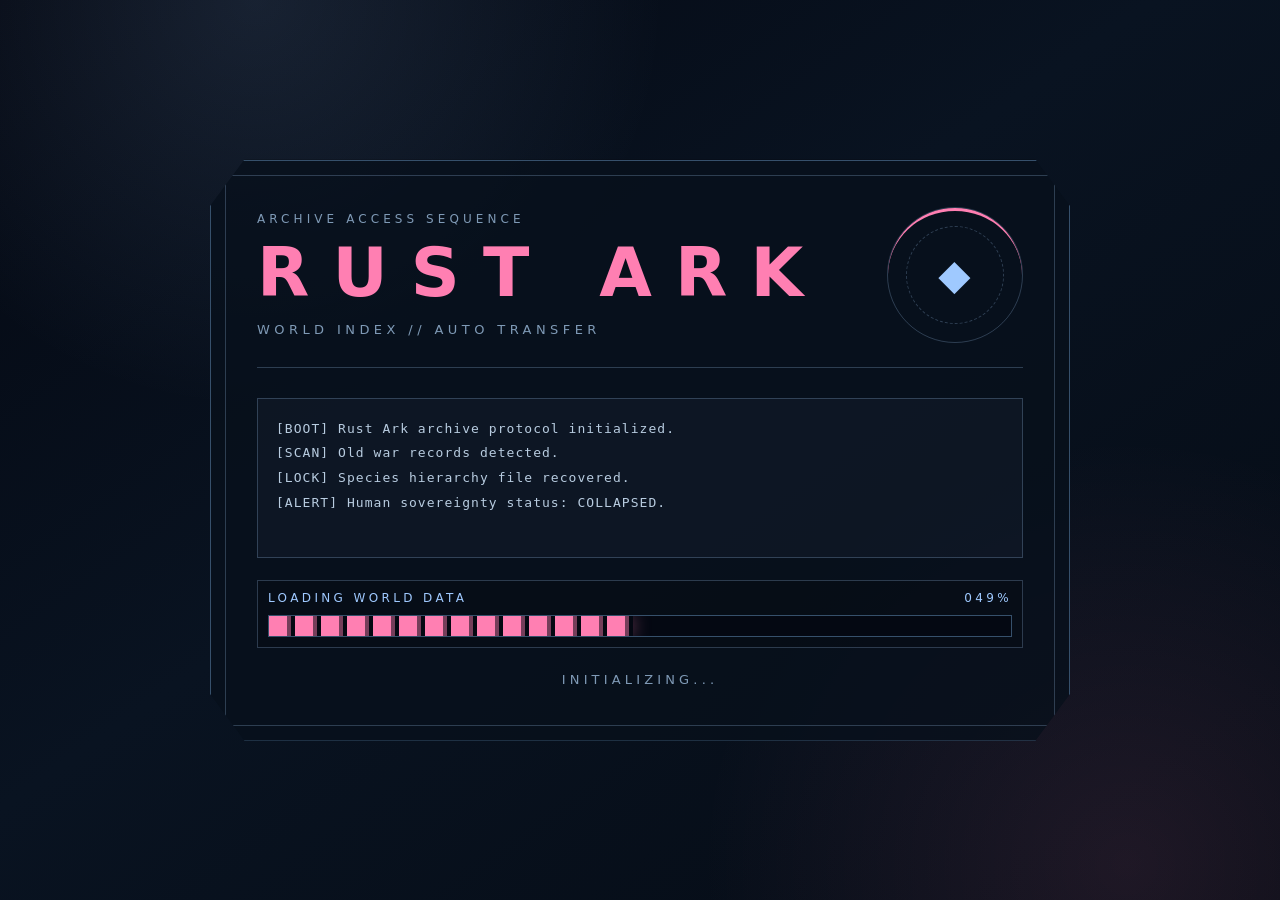
==== index.html @ 0f625093 "Implement loading screen for Rust Ark Added loading screen with progress bar and logs." ====
<!DOCTYPE html>
<html lang="ko">
<head>
<meta charset="UTF-8" />
<meta name="viewport" content="width=device-width, initial-scale=1.0" />
<title>RUST ARK | Loading</title>
<style>

:root{
  --bg:#050b14;
  --panel:#081321;
  --panel2:#0c1828;
  --line:#36506b;
  --soft:rgba(145,180,220,.28);
  --text:#d9e9f8;
  --muted:#7f9ab6;
  --pink:#ff7fb2;
  --blue:#9fc9ff;
  --amber:#ffd18a;
  --green:#9bf2cf;
  --danger:#ff5f99;
}
*{box-sizing:border-box}
html{scroll-behavior:smooth}
body{
  margin:0; min-height:100vh;
  background:
    radial-gradient(circle at 20% 0%, rgba(159,201,255,.12), transparent 30%),
    radial-gradient(circle at 88% 96%, rgba(255,127,178,.10), transparent 30%),
    linear-gradient(145deg,#040812,#091321 45%,#050b14);
  color:var(--text);
  font-family:"Segoe UI","Pretendard","Apple SD Gothic Neo",system-ui,sans-serif;
  letter-spacing:.06em;
}
a{color:inherit;text-decoration:none}
.page{
  width:min(1180px, calc(100% - 28px));
  margin:22px auto;
  position:relative;
  border:1px solid var(--line);
  background:linear-gradient(145deg,rgba(8,19,33,.96),rgba(6,13,24,.98));
  clip-path:polygon(2.5% 0,97.5% 0,100% 2.5%,100% 97.5%,97.5% 100%,2.5% 100%,0 97.5%,0 2.5%);
  box-shadow:0 0 46px rgba(0,0,0,.55), inset 0 0 90px rgba(159,201,255,.04);
  padding:38px 38px 34px 92px;
  overflow:hidden;
}
.page:before{
  content:""; position:absolute; inset:15px;
  border:1px solid rgba(145,180,220,.25);
  pointer-events:none;
  clip-path:polygon(2% 0,98% 0,100% 2%,100% 98%,98% 100%,2% 100%,0 98%,0 2%);
}
.page:after{
  content:""; position:absolute; inset:0;
  background:
    linear-gradient(transparent 0 96%, rgba(159,201,255,.05) 97%),
    repeating-linear-gradient(0deg, rgba(255,255,255,.025) 0 1px, transparent 1px 4px);
  opacity:.28;
  pointer-events:none;
}
.rail{
  position:absolute; left:18px; top:64px; bottom:64px; width:48px;
  border-left:1px solid var(--line); border-right:1px solid var(--line);
  display:flex; flex-direction:column; align-items:center;
  color:var(--muted); z-index:2;
}
.rail .icon{height:58px;width:100%;display:grid;place-items:center;border-bottom:1px solid var(--soft);color:var(--pink);font-size:20px}
.rail .vertical{writing-mode:vertical-rl;text-orientation:mixed;font-size:23px;letter-spacing:.26em;font-weight:800;color:#6988ad;margin-top:36px}
.rail .small{margin-top:auto;margin-bottom:22px;writing-mode:vertical-rl;font-size:10px;letter-spacing:.28em;color:var(--pink)}
.header{
  display:grid; grid-template-columns:1fr auto; gap:24px; align-items:start;
  position:relative; z-index:3; padding-bottom:26px; border-bottom:1px solid var(--soft);
}
.kicker{color:var(--muted);font-size:12px;letter-spacing:.34em;margin-bottom:12px}
h1{
  margin:0; color:var(--pink);
  font-size:clamp(34px,5.6vw,62px); letter-spacing:.35em; line-height:1.02;
}
.subtitle{margin-top:14px;color:var(--muted);font-size:14px;letter-spacing:.42em}
.emblem{
  width:122px;height:122px;border:1px solid var(--soft);border-radius:50%;
  display:grid;place-items:center;position:relative;color:var(--blue);
}
.emblem:before{content:"";position:absolute;width:80px;height:80px;border:1px dashed var(--soft);border-radius:50%}
.emblem:after{content:"";position:absolute;width:102px;height:102px;border-top:2px solid var(--pink);border-radius:50%;animation:spin 7s linear infinite}
.emblem b{font-size:42px;transform:rotate(-12deg)}
@keyframes spin{to{transform:rotate(360deg)}}
.topnav{
  position:relative;z-index:3;display:flex;gap:10px;flex-wrap:wrap;margin:24px 0 0;
}
.topnav a{
  border:1px solid var(--soft); padding:10px 14px; color:var(--blue);
  background:rgba(159,201,255,.035); font-size:12px; letter-spacing:.22em;
}
.topnav a:hover{border-color:var(--pink);color:var(--pink)}
.section{
  position:relative; z-index:3; margin-top:28px;
  border:1px solid var(--soft);
  background:rgba(7,16,28,.56);
  padding:24px;
}
.section-title{
  display:flex;align-items:center;gap:12px;margin:0 0 18px;
  color:var(--blue);font-weight:800;font-size:15px;letter-spacing:.32em;
}
.section-title:before{content:"";width:10px;height:10px;background:var(--pink);box-shadow:0 0 14px rgba(255,127,178,.55)}
.grid-2{display:grid;grid-template-columns:1.15fr .85fr;gap:22px}
.grid-3{display:grid;grid-template-columns:repeat(3,1fr);gap:16px}
.lore{
  color:#c8d8e9;line-height:1.95;font-size:15px;letter-spacing:.035em;word-break:keep-all;
}
.lore p{margin:0 0 18px}
.callout{
  border-left:3px solid var(--pink);
  background:linear-gradient(90deg,rgba(255,127,178,.12),transparent);
  padding:16px 18px; color:#f4d9e5; line-height:1.8; font-size:14px;
}
.data-list{display:grid;gap:14px}
.data{
  display:grid;grid-template-columns:132px 1fr;gap:12px;align-items:start;
  padding-bottom:12px;border-bottom:1px dashed rgba(145,180,220,.26);
}
.data dt{margin:0;color:var(--blue);font-size:12px;letter-spacing:.22em}
.data dd{margin:0;color:var(--text);font-size:14px;line-height:1.65;letter-spacing:.04em}
.card{
  border:1px solid var(--soft);
  background:linear-gradient(145deg,rgba(15,29,48,.74),rgba(7,16,28,.68));
  padding:18px; min-height:178px; position:relative; overflow:hidden;
}
.card:before{content:"";position:absolute;right:-40px;top:-40px;width:110px;height:110px;border:1px dashed var(--soft);border-radius:50%;opacity:.45}
.card h3{margin:0 0 12px;color:var(--pink);letter-spacing:.22em;font-size:16px}
.card p{margin:0;color:#c7d8e8;line-height:1.72;font-size:13.5px;letter-spacing:.035em;word-break:keep-all}
.tag-row{display:flex;gap:8px;flex-wrap:wrap;margin-top:14px}
.tag{border:1px solid var(--soft);padding:6px 9px;color:var(--muted);font-size:10px;letter-spacing:.18em}
.timeline{display:grid;gap:14px}
.event{display:grid;grid-template-columns:120px 1fr;gap:16px;border-bottom:1px dashed var(--soft);padding-bottom:14px}
.event b{color:var(--pink);font-size:12px;letter-spacing:.24em}
.event span{line-height:1.75;color:#c8d8e9;font-size:14px}
.character-grid{display:grid;grid-template-columns:repeat(4,1fr);gap:14px}
.character{
  border:1px solid var(--soft); padding:18px; min-height:132px;
  background:rgba(159,201,255,.035);
  display:flex; flex-direction:column; justify-content:space-between;
}
.character strong{color:var(--text);font-size:16px;letter-spacing:.18em}
.character small{color:var(--muted);line-height:1.5;margin-top:8px;display:block}
.character .link{margin-top:16px;color:var(--pink);font-size:11px;letter-spacing:.24em}
.warning{
  color:#ffd8e7;border:1px solid rgba(255,127,178,.35);
  background:rgba(255,127,178,.08);
  padding:18px;line-height:1.8;font-size:14px;
}
footer{
  position:relative;z-index:3;margin-top:26px;padding-top:18px;border-top:1px solid var(--soft);
  display:flex;justify-content:space-between;gap:16px;flex-wrap:wrap;color:var(--muted);font-size:11px;letter-spacing:.24em;
}
.pink{color:var(--pink)}
.blue{color:var(--blue)}
@media(max-width:920px){
  .page{padding:30px 22px 30px 72px}
  .header,.grid-2{grid-template-columns:1fr}
  .grid-3,.character-grid{grid-template-columns:1fr}
  .emblem{width:92px;height:92px}
  .data,.event{grid-template-columns:1fr}
  h1{letter-spacing:.2em}
}
@media(max-width:560px){
  body{background:#050b14}
  .page{width:100%;margin:0;min-height:100vh;clip-path:none;padding-left:72px}
  .rail{left:10px}
  .section{padding:18px}
}

body{display:grid;place-items:center;overflow:hidden}
.boot{width:min(860px,calc(100% - 28px));position:relative;z-index:4;border:1px solid var(--line);background:rgba(7,16,28,.78);padding:46px;clip-path:polygon(4% 0,96% 0,100% 8%,100% 92%,96% 100%,4% 100%,0 92%,0 8%);box-shadow:0 0 60px rgba(0,0,0,.6)}
.boot:before{content:"";position:absolute;inset:14px;border:1px solid var(--soft);pointer-events:none}
.boot-head{display:grid;grid-template-columns:1fr auto;gap:24px;align-items:center;border-bottom:1px solid var(--soft);padding-bottom:24px}
.boot h1{font-size:clamp(34px,7vw,68px);letter-spacing:.34em}
.boot-sub{margin-top:14px;color:var(--muted);letter-spacing:.34em;font-size:13px}
.scanner{width:136px;height:136px;border:1px solid var(--soft);border-radius:50%;display:grid;place-items:center;position:relative;color:var(--blue)}
.scanner:before{content:"";position:absolute;inset:18px;border:1px dashed var(--soft);border-radius:50%}
.scanner:after{content:"";position:absolute;inset:0;border-top:3px solid var(--pink);border-radius:50%;animation:spin 1.2s linear infinite}
.scanner b{font-size:42px}
.log{margin:30px 0 22px;border:1px solid var(--soft);padding:18px;background:rgba(159,201,255,.035);min-height:160px;font-family:ui-monospace,SFMono-Regular,Menlo,monospace;color:#b8cce0;font-size:13px;line-height:1.9;letter-spacing:.08em}
.log div{opacity:0;transform:translateY(5px);animation:logIn .28s ease forwards}
@keyframes logIn{to{opacity:1;transform:translateY(0)}}
.load-wrap{border:1px solid var(--soft);padding:10px;background:rgba(0,0,0,.18)}
.load-top{display:flex;justify-content:space-between;color:var(--blue);font-size:12px;letter-spacing:.28em;margin-bottom:10px}
.track{height:22px;border:1px solid var(--line);background:#040812;overflow:hidden;position:relative}
.bar{height:100%;width:0;background:repeating-linear-gradient(90deg,var(--pink) 0 18px,rgba(255,127,178,.45) 18px 22px,transparent 22px 26px);box-shadow:0 0 18px rgba(255,127,178,.4);transition:width .18s steps(3,end)}
.track:after{content:"";position:absolute;inset:0;background:linear-gradient(90deg,transparent,rgba(255,255,255,.25),transparent);transform:translateX(-110%);animation:sweep 1.2s linear infinite}
@keyframes sweep{to{transform:translateX(110%)}}
.status{margin-top:24px;text-align:center;color:var(--muted);letter-spacing:.32em;font-size:13px;min-height:22px}
.flash{position:fixed;inset:0;background:rgba(255,127,178,.0);pointer-events:none;z-index:20}
.flash.active{animation:flash .72s ease forwards}
@keyframes flash{0%{background:rgba(159,201,255,0)}30%{background:rgba(159,201,255,.18)}100%{background:rgba(255,127,178,0)}}
@media(max-width:680px){.boot{padding:32px 22px}.boot-head{grid-template-columns:1fr}.scanner{width:98px;height:98px}}
</style>
</head>
<body>
  <main class="boot">
    <div class="boot-head">
      <div>
        <div class="kicker">ARCHIVE ACCESS SEQUENCE</div>
        <h1>RUST ARK</h1>
        <div class="boot-sub">WORLD INDEX // AUTO TRANSFER</div>
      </div>
      <div class="scanner"><b>◆</b></div>
    </div>

    <section class="log" id="log"></section>

    <section class="load-wrap">
      <div class="load-top">
        <span>LOADING WORLD DATA</span>
        <span id="percent">000%</span>
      </div>
      <div class="track"><div class="bar" id="bar"></div></div>
    </section>

    <div class="status" id="status">INITIALIZING...</div>
  </main>
  <div class="flash" id="flash"></div>

<script>
const logs = [
  "[BOOT] Rust Ark archive protocol initialized.",
  "[SCAN] Old war records detected.",
  "[LOCK] Species hierarchy file recovered.",
  "[ALERT] Human sovereignty status: COLLAPSED.",
  "[SYNC] Plant / Animal / Insect uprising data connected.",
  "[GATE] Transferring to world page..."
];

const logBox = document.getElementById("log");
const bar = document.getElementById("bar");
const percent = document.getElementById("percent");
const statusEl = document.getElementById("status");
const flash = document.getElementById("flash");

let value = 0;
let logIndex = 0;

function addLog(){
  if(logIndex >= logs.length) return;
  const line = document.createElement("div");
  line.textContent = logs[logIndex];
  line.style.animationDelay = "0s";
  logBox.appendChild(line);
  logIndex++;
}

addLog();

const timer = setInterval(() => {
  const jump = Math.floor(Math.random() * 9) + 4;
  value = Math.min(100, value + jump);
  bar.style.width = value + "%";
  percent.textContent = String(value).padStart(3, "0") + "%";

  if(value > logIndex * 16 && logIndex < logs.length) addLog();

  if(value >= 100) {
    clearInterval(timer);
    statusEl.textContent = "ACCESS GRANTED // ENTERING WORLD INDEX";
    flash.classList.add("active");
    setTimeout(() => {
      window.location.href = "rust_ark_world_page.html";
    }, 1150);
  }
}, 180);
</script>
</body>
</html>
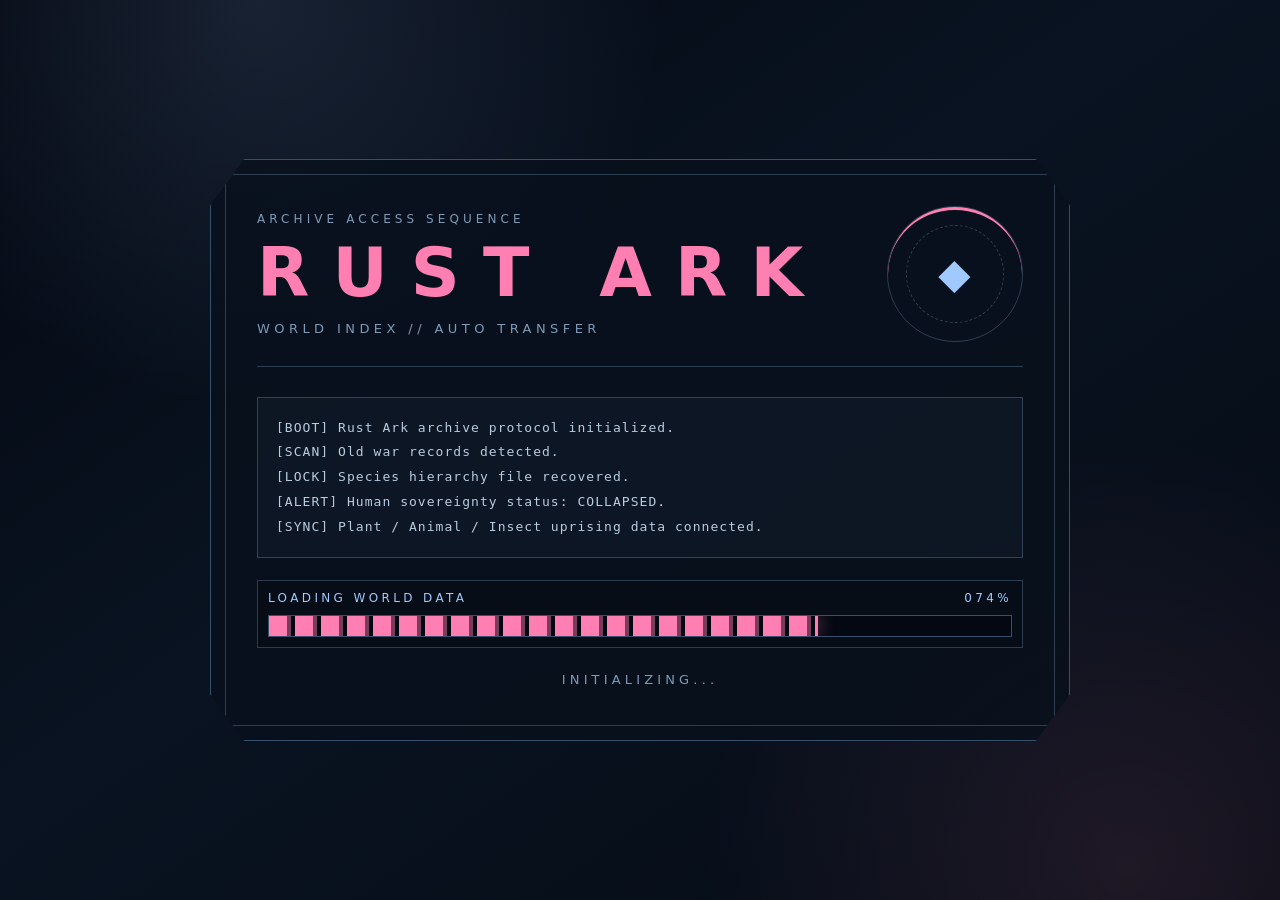
==== commit 29e15f80: "Change redirect URL to world.html" ====
--- a/index.html
+++ b/index.html
@@ -265,7 +265,7 @@
     statusEl.textContent = "ACCESS GRANTED // ENTERING WORLD INDEX";
     flash.classList.add("active");
     setTimeout(() => {
-      window.location.href = "rust_ark_world_page.html";
+      window.location.href = "world.html";
     }, 1150);
   }
 }, 180);
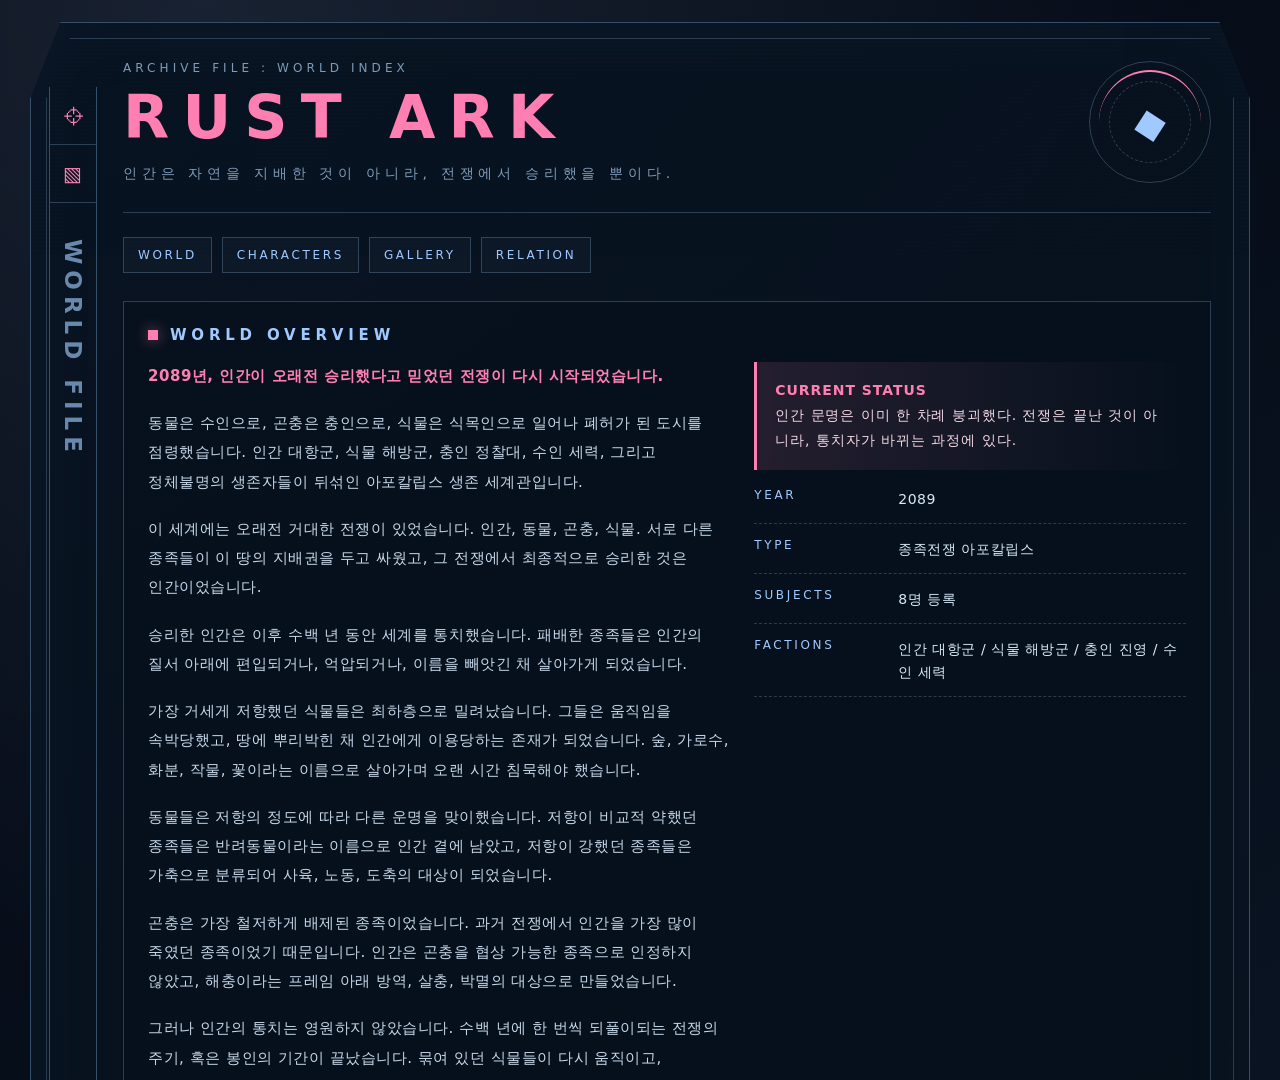
==== commit fc5d44e6: "Create index.html" ====
--- a/index.html
+++ b/index.html
@@ -3,13 +3,11 @@
 <head>
 <meta charset="UTF-8" />
 <meta name="viewport" content="width=device-width, initial-scale=1.0" />
-<title>RUST ARK | Loading</title>
+<title>RUST ARK | Cinematic Boot</title>
 <style>
-
 :root{
-  --bg:#050b14;
-  --panel:#081321;
-  --panel2:#0c1828;
+  --bg:#030712;
+  --panel:#071321;
   --line:#36506b;
   --soft:rgba(145,180,220,.28);
   --text:#d9e9f8;
@@ -19,200 +17,638 @@
   --amber:#ffd18a;
   --green:#9bf2cf;
   --danger:#ff5f99;
+  --black:#01040a;
 }
 *{box-sizing:border-box}
-html{scroll-behavior:smooth}
+html,body{height:100%}
 body{
-  margin:0; min-height:100vh;
-  background:
-    radial-gradient(circle at 20% 0%, rgba(159,201,255,.12), transparent 30%),
-    radial-gradient(circle at 88% 96%, rgba(255,127,178,.10), transparent 30%),
-    linear-gradient(145deg,#040812,#091321 45%,#050b14);
+  margin:0;
+  overflow:hidden;
+  background:
+    radial-gradient(circle at 50% 50%, rgba(159,201,255,.08), transparent 32%),
+    radial-gradient(circle at 12% 14%, rgba(255,127,178,.10), transparent 28%),
+    radial-gradient(circle at 88% 86%, rgba(155,242,207,.08), transparent 32%),
+    linear-gradient(145deg,#02050d,#081321 44%,#02050d);
   color:var(--text);
   font-family:"Segoe UI","Pretendard","Apple SD Gothic Neo",system-ui,sans-serif;
   letter-spacing:.06em;
 }
-a{color:inherit;text-decoration:none}
-.page{
-  width:min(1180px, calc(100% - 28px));
-  margin:22px auto;
-  position:relative;
+body:before{
+  content:"";
+  position:fixed;
+  inset:0;
+  background:
+    repeating-linear-gradient(0deg, rgba(255,255,255,.035) 0 1px, transparent 1px 4px),
+    linear-gradient(90deg, transparent, rgba(159,201,255,.045), transparent);
+  mix-blend-mode:screen;
+  opacity:.32;
+  pointer-events:none;
+  z-index:30;
+}
+body:after{
+  content:"";
+  position:fixed;
+  inset:-18%;
+  background:
+    radial-gradient(circle at 50% 50%, transparent 0 42%, rgba(0,0,0,.5) 78%),
+    repeating-linear-gradient(115deg, rgba(255,255,255,.018) 0 1px, transparent 1px 9px);
+  animation:driftNoise 11s linear infinite;
+  pointer-events:none;
+  z-index:31;
+}
+@keyframes driftNoise{
+  0%{transform:translate3d(0,0,0) rotate(0deg)}
+  100%{transform:translate3d(-3%,2%,0) rotate(.45deg)}
+}
+
+.intro{
+  position:relative;
+  min-height:100vh;
+  display:grid;
+  place-items:center;
+  isolation:isolate;
+}
+.skyline{
+  position:absolute;
+  left:0;
+  right:0;
+  bottom:0;
+  height:32vh;
+  z-index:2;
+  opacity:.8;
+  background:
+    linear-gradient(to top, rgba(0,0,0,.82), transparent 74%);
+  pointer-events:none;
+}
+.skyline:before{
+  content:"";
+  position:absolute;
+  left:-4%;
+  right:-4%;
+  bottom:0;
+  height:88%;
+  background:
+    linear-gradient(to top, #01040a 0 38%, transparent 38%),
+    linear-gradient(90deg,
+      transparent 0 4%,
+      #020814 4% 8%,
+      transparent 8% 12%,
+      #020814 12% 17%,
+      transparent 17% 22%,
+      #020814 22% 27%,
+      transparent 27% 32%,
+      #020814 32% 41%,
+      transparent 41% 46%,
+      #020814 46% 53%,
+      transparent 53% 58%,
+      #020814 58% 66%,
+      transparent 66% 70%,
+      #020814 70% 76%,
+      transparent 76% 82%,
+      #020814 82% 87%,
+      transparent 87% 93%,
+      #020814 93% 100%
+    );
+  filter:drop-shadow(0 -16px 24px rgba(255,127,178,.08));
+}
+.skyline:after{
+  content:"";
+  position:absolute;
+  inset:auto 0 0;
+  height:2px;
+  background:linear-gradient(90deg, transparent, rgba(255,127,178,.7), rgba(159,201,255,.7), transparent);
+  box-shadow:0 0 24px rgba(159,201,255,.35);
+  animation:horizonPulse 2.4s ease-in-out infinite;
+}
+@keyframes horizonPulse{
+  0%,100%{opacity:.45}
+  50%{opacity:1}
+}
+
+.rain{
+  position:absolute;
+  inset:-20%;
+  pointer-events:none;
+  z-index:4;
+  background:
+    repeating-linear-gradient(105deg, transparent 0 16px, rgba(159,201,255,.12) 17px 18px, transparent 19px 42px);
+  opacity:.17;
+  animation:rainFall 1.4s linear infinite;
+}
+@keyframes rainFall{
+  to{transform:translate3d(-60px,95px,0)}
+}
+
+.hexfield{
+  position:absolute;
+  inset:0;
+  z-index:1;
+  opacity:.22;
+  background-image:
+    linear-gradient(30deg, rgba(159,201,255,.18) 12%, transparent 12.5%, transparent 87%, rgba(159,201,255,.18) 87.5%, rgba(159,201,255,.18)),
+    linear-gradient(150deg, rgba(159,201,255,.18) 12%, transparent 12.5%, transparent 87%, rgba(159,201,255,.18) 87.5%, rgba(159,201,255,.18)),
+    linear-gradient(30deg, rgba(159,201,255,.18) 12%, transparent 12.5%, transparent 87%, rgba(159,201,255,.18) 87.5%, rgba(159,201,255,.18)),
+    linear-gradient(150deg, rgba(159,201,255,.18) 12%, transparent 12.5%, transparent 87%, rgba(159,201,255,.18) 87.5%, rgba(159,201,255,.18));
+  background-size:80px 140px;
+  background-position:0 0,0 0,40px 70px,40px 70px;
+  animation:hexMove 16s linear infinite;
+}
+@keyframes hexMove{
+  to{background-position:80px 140px,80px 140px,120px 210px,120px 210px}
+}
+
+.gate{
+  position:absolute;
+  inset:0;
+  z-index:24;
+  pointer-events:none;
+}
+.gate:before,.gate:after{
+  content:"";
+  position:absolute;
+  top:0;
+  width:51%;
+  height:100%;
+  background:
+    linear-gradient(90deg, rgba(1,4,10,.98), rgba(8,19,33,.95)),
+    repeating-linear-gradient(0deg, rgba(159,201,255,.08) 0 1px, transparent 1px 9px);
+  border-color:rgba(145,180,220,.28);
+  box-shadow:0 0 60px rgba(0,0,0,.8);
+}
+.gate:before{
+  left:0;
+  border-right:1px solid rgba(255,127,178,.38);
+}
+.gate:after{
+  right:0;
+  border-left:1px solid rgba(159,201,255,.38);
+}
+.gate.open:before{
+  animation:gateLeft 1.35s cubic-bezier(.74,0,.2,1) forwards;
+}
+.gate.open:after{
+  animation:gateRight 1.35s cubic-bezier(.74,0,.2,1) forwards;
+}
+@keyframes gateLeft{
+  to{transform:translateX(-103%) skewX(-3deg)}
+}
+@keyframes gateRight{
+  to{transform:translateX(103%) skewX(3deg)}
+}
+
+.panel{
+  position:relative;
+  z-index:10;
+  width:min(980px, calc(100% - 28px));
   border:1px solid var(--line);
-  background:linear-gradient(145deg,rgba(8,19,33,.96),rgba(6,13,24,.98));
-  clip-path:polygon(2.5% 0,97.5% 0,100% 2.5%,100% 97.5%,97.5% 100%,2.5% 100%,0 97.5%,0 2.5%);
-  box-shadow:0 0 46px rgba(0,0,0,.55), inset 0 0 90px rgba(159,201,255,.04);
-  padding:38px 38px 34px 92px;
+  background:
+    radial-gradient(circle at 50% 0%, rgba(159,201,255,.08), transparent 45%),
+    linear-gradient(145deg, rgba(8,19,33,.92), rgba(3,7,15,.95));
+  clip-path:polygon(4% 0,96% 0,100% 7%,100% 93%,96% 100%,4% 100%,0 93%,0 7%);
+  box-shadow:
+    0 0 70px rgba(0,0,0,.72),
+    inset 0 0 80px rgba(159,201,255,.045);
+  padding:42px;
+  transform:translateY(18px) scale(.96);
+  opacity:0;
+  animation:panelIn .85s cubic-bezier(.2,.8,.2,1) .2s forwards;
+}
+.panel:before{
+  content:"";
+  position:absolute;
+  inset:14px;
+  border:1px solid var(--soft);
+  clip-path:polygon(3% 0,97% 0,100% 6%,100% 94%,97% 100%,3% 100%,0 94%,0 6%);
+  pointer-events:none;
+}
+.panel:after{
+  content:"";
+  position:absolute;
+  left:0;
+  right:0;
+  top:-120%;
+  height:80%;
+  background:linear-gradient(to bottom, transparent, rgba(159,201,255,.13), transparent);
+  animation:scanPanel 2.7s ease-in-out infinite;
+  pointer-events:none;
+}
+@keyframes panelIn{
+  to{opacity:1;transform:translateY(0) scale(1)}
+}
+@keyframes scanPanel{
+  0%{transform:translateY(0)}
+  100%{transform:translateY(330%)}
+}
+
+.top{
+  display:grid;
+  grid-template-columns:1fr 180px;
+  gap:28px;
+  align-items:center;
+  border-bottom:1px solid var(--soft);
+  padding-bottom:28px;
+  position:relative;
+  z-index:3;
+}
+.kicker{
+  color:var(--muted);
+  font-size:12px;
+  letter-spacing:.36em;
+  margin-bottom:12px;
+}
+.title{
+  margin:0;
+  color:var(--pink);
+  font-size:clamp(42px,9vw,86px);
+  letter-spacing:.26em;
+  line-height:1;
+  text-shadow:
+    0 0 18px rgba(255,127,178,.38),
+    2px 0 rgba(159,201,255,.38),
+    -2px 0 rgba(255,209,138,.28);
+  position:relative;
+}
+.title:before,.title:after{
+  content:"RUST ARK";
+  position:absolute;
+  left:0;
+  top:0;
+  width:100%;
   overflow:hidden;
-}
-.page:before{
-  content:""; position:absolute; inset:15px;
-  border:1px solid rgba(145,180,220,.25);
-  pointer-events:none;
-  clip-path:polygon(2% 0,98% 0,100% 2%,100% 98%,98% 100%,2% 100%,0 98%,0 2%);
-}
-.page:after{
-  content:""; position:absolute; inset:0;
-  background:
-    linear-gradient(transparent 0 96%, rgba(159,201,255,.05) 97%),
-    repeating-linear-gradient(0deg, rgba(255,255,255,.025) 0 1px, transparent 1px 4px);
-  opacity:.28;
-  pointer-events:none;
-}
-.rail{
-  position:absolute; left:18px; top:64px; bottom:64px; width:48px;
-  border-left:1px solid var(--line); border-right:1px solid var(--line);
-  display:flex; flex-direction:column; align-items:center;
-  color:var(--muted); z-index:2;
-}
-.rail .icon{height:58px;width:100%;display:grid;place-items:center;border-bottom:1px solid var(--soft);color:var(--pink);font-size:20px}
-.rail .vertical{writing-mode:vertical-rl;text-orientation:mixed;font-size:23px;letter-spacing:.26em;font-weight:800;color:#6988ad;margin-top:36px}
-.rail .small{margin-top:auto;margin-bottom:22px;writing-mode:vertical-rl;font-size:10px;letter-spacing:.28em;color:var(--pink)}
-.header{
-  display:grid; grid-template-columns:1fr auto; gap:24px; align-items:start;
-  position:relative; z-index:3; padding-bottom:26px; border-bottom:1px solid var(--soft);
-}
-.kicker{color:var(--muted);font-size:12px;letter-spacing:.34em;margin-bottom:12px}
-h1{
-  margin:0; color:var(--pink);
-  font-size:clamp(34px,5.6vw,62px); letter-spacing:.35em; line-height:1.02;
-}
-.subtitle{margin-top:14px;color:var(--muted);font-size:14px;letter-spacing:.42em}
-.emblem{
-  width:122px;height:122px;border:1px solid var(--soft);border-radius:50%;
-  display:grid;place-items:center;position:relative;color:var(--blue);
-}
-.emblem:before{content:"";position:absolute;width:80px;height:80px;border:1px dashed var(--soft);border-radius:50%}
-.emblem:after{content:"";position:absolute;width:102px;height:102px;border-top:2px solid var(--pink);border-radius:50%;animation:spin 7s linear infinite}
-.emblem b{font-size:42px;transform:rotate(-12deg)}
+  opacity:.6;
+  pointer-events:none;
+}
+.title:before{
+  color:var(--blue);
+  clip-path:inset(0 0 55% 0);
+  transform:translateX(-2px);
+  animation:glitchTop 2.8s infinite steps(2,end);
+}
+.title:after{
+  color:var(--amber);
+  clip-path:inset(58% 0 0 0);
+  transform:translateX(2px);
+  animation:glitchBottom 3.1s infinite steps(2,end);
+}
+@keyframes glitchTop{
+  0%,90%,100%{transform:translate(0,0)}
+  91%{transform:translate(-7px,-2px)}
+  92%{transform:translate(4px,1px)}
+  93%{transform:translate(-2px,0)}
+}
+@keyframes glitchBottom{
+  0%,86%,100%{transform:translate(0,0)}
+  87%{transform:translate(6px,2px)}
+  88%{transform:translate(-5px,0)}
+  89%{transform:translate(2px,1px)}
+}
+.sub{
+  margin-top:16px;
+  color:var(--muted);
+  font-size:13px;
+  letter-spacing:.34em;
+  line-height:1.8;
+}
+.ring{
+  width:174px;
+  height:174px;
+  border:1px solid var(--soft);
+  border-radius:50%;
+  position:relative;
+  display:grid;
+  place-items:center;
+  color:var(--blue);
+  justify-self:end;
+}
+.ring:before,
+.ring:after{
+  content:"";
+  position:absolute;
+  border-radius:50%;
+}
+.ring:before{
+  inset:18px;
+  border:1px dashed rgba(159,201,255,.42);
+  animation:spin 5.8s linear infinite reverse;
+}
+.ring:after{
+  inset:0;
+  border-top:3px solid var(--pink);
+  border-right:1px solid rgba(255,127,178,.55);
+  animation:spin 1.1s linear infinite;
+}
+.ring .inner{
+  width:92px;
+  height:92px;
+  border:1px solid rgba(255,127,178,.42);
+  border-radius:50%;
+  display:grid;
+  place-items:center;
+  position:relative;
+}
+.ring .inner:before{
+  content:"";
+  position:absolute;
+  inset:16px;
+  border:1px solid rgba(155,242,207,.32);
+  transform:rotate(45deg);
+}
+.ring b{
+  font-size:40px;
+  color:var(--pink);
+  text-shadow:0 0 18px rgba(255,127,178,.5);
+}
 @keyframes spin{to{transform:rotate(360deg)}}
-.topnav{
-  position:relative;z-index:3;display:flex;gap:10px;flex-wrap:wrap;margin:24px 0 0;
-}
-.topnav a{
-  border:1px solid var(--soft); padding:10px 14px; color:var(--blue);
-  background:rgba(159,201,255,.035); font-size:12px; letter-spacing:.22em;
-}
-.topnav a:hover{border-color:var(--pink);color:var(--pink)}
-.section{
-  position:relative; z-index:3; margin-top:28px;
+
+.status-grid{
+  position:relative;
+  z-index:3;
+  display:grid;
+  grid-template-columns:1fr 1fr;
+  gap:18px;
+  margin-top:26px;
+}
+.terminal{
+  min-height:238px;
   border:1px solid var(--soft);
-  background:rgba(7,16,28,.56);
-  padding:24px;
-}
-.section-title{
-  display:flex;align-items:center;gap:12px;margin:0 0 18px;
-  color:var(--blue);font-weight:800;font-size:15px;letter-spacing:.32em;
-}
-.section-title:before{content:"";width:10px;height:10px;background:var(--pink);box-shadow:0 0 14px rgba(255,127,178,.55)}
-.grid-2{display:grid;grid-template-columns:1.15fr .85fr;gap:22px}
-.grid-3{display:grid;grid-template-columns:repeat(3,1fr);gap:16px}
-.lore{
-  color:#c8d8e9;line-height:1.95;font-size:15px;letter-spacing:.035em;word-break:keep-all;
-}
-.lore p{margin:0 0 18px}
-.callout{
-  border-left:3px solid var(--pink);
-  background:linear-gradient(90deg,rgba(255,127,178,.12),transparent);
-  padding:16px 18px; color:#f4d9e5; line-height:1.8; font-size:14px;
-}
-.data-list{display:grid;gap:14px}
-.data{
-  display:grid;grid-template-columns:132px 1fr;gap:12px;align-items:start;
-  padding-bottom:12px;border-bottom:1px dashed rgba(145,180,220,.26);
-}
-.data dt{margin:0;color:var(--blue);font-size:12px;letter-spacing:.22em}
-.data dd{margin:0;color:var(--text);font-size:14px;line-height:1.65;letter-spacing:.04em}
-.card{
+  background:rgba(0,0,0,.24);
+  padding:18px;
+  color:#b8cce0;
+  font-family:ui-monospace,SFMono-Regular,Menlo,Consolas,monospace;
+  font-size:13px;
+  line-height:1.86;
+  letter-spacing:.055em;
+  overflow:hidden;
+  position:relative;
+}
+.terminal:before{
+  content:"";
+  position:absolute;
+  inset:0;
+  background:linear-gradient(transparent 0 92%, rgba(159,201,255,.07) 93%);
+  background-size:100% 22px;
+  opacity:.55;
+  pointer-events:none;
+}
+.terminal div{
+  position:relative;
+  opacity:0;
+  transform:translateY(5px);
+  animation:logIn .24s ease forwards;
+}
+.terminal .danger{color:var(--danger)}
+.terminal .ok{color:var(--green)}
+.terminal .warn{color:var(--amber)}
+@keyframes logIn{
+  to{opacity:1;transform:translateY(0)}
+}
+.metrics{
+  display:grid;
+  gap:12px;
+}
+.metric{
   border:1px solid var(--soft);
-  background:linear-gradient(145deg,rgba(15,29,48,.74),rgba(7,16,28,.68));
-  padding:18px; min-height:178px; position:relative; overflow:hidden;
-}
-.card:before{content:"";position:absolute;right:-40px;top:-40px;width:110px;height:110px;border:1px dashed var(--soft);border-radius:50%;opacity:.45}
-.card h3{margin:0 0 12px;color:var(--pink);letter-spacing:.22em;font-size:16px}
-.card p{margin:0;color:#c7d8e8;line-height:1.72;font-size:13.5px;letter-spacing:.035em;word-break:keep-all}
-.tag-row{display:flex;gap:8px;flex-wrap:wrap;margin-top:14px}
-.tag{border:1px solid var(--soft);padding:6px 9px;color:var(--muted);font-size:10px;letter-spacing:.18em}
-.timeline{display:grid;gap:14px}
-.event{display:grid;grid-template-columns:120px 1fr;gap:16px;border-bottom:1px dashed var(--soft);padding-bottom:14px}
-.event b{color:var(--pink);font-size:12px;letter-spacing:.24em}
-.event span{line-height:1.75;color:#c8d8e9;font-size:14px}
-.character-grid{display:grid;grid-template-columns:repeat(4,1fr);gap:14px}
-.character{
-  border:1px solid var(--soft); padding:18px; min-height:132px;
   background:rgba(159,201,255,.035);
-  display:flex; flex-direction:column; justify-content:space-between;
-}
-.character strong{color:var(--text);font-size:16px;letter-spacing:.18em}
-.character small{color:var(--muted);line-height:1.5;margin-top:8px;display:block}
-.character .link{margin-top:16px;color:var(--pink);font-size:11px;letter-spacing:.24em}
-.warning{
-  color:#ffd8e7;border:1px solid rgba(255,127,178,.35);
-  background:rgba(255,127,178,.08);
-  padding:18px;line-height:1.8;font-size:14px;
-}
-footer{
-  position:relative;z-index:3;margin-top:26px;padding-top:18px;border-top:1px solid var(--soft);
-  display:flex;justify-content:space-between;gap:16px;flex-wrap:wrap;color:var(--muted);font-size:11px;letter-spacing:.24em;
-}
-.pink{color:var(--pink)}
-.blue{color:var(--blue)}
-@media(max-width:920px){
-  .page{padding:30px 22px 30px 72px}
-  .header,.grid-2{grid-template-columns:1fr}
-  .grid-3,.character-grid{grid-template-columns:1fr}
-  .emblem{width:92px;height:92px}
-  .data,.event{grid-template-columns:1fr}
-  h1{letter-spacing:.2em}
-}
-@media(max-width:560px){
-  body{background:#050b14}
-  .page{width:100%;margin:0;min-height:100vh;clip-path:none;padding-left:72px}
-  .rail{left:10px}
-  .section{padding:18px}
-}
-
-body{display:grid;place-items:center;overflow:hidden}
-.boot{width:min(860px,calc(100% - 28px));position:relative;z-index:4;border:1px solid var(--line);background:rgba(7,16,28,.78);padding:46px;clip-path:polygon(4% 0,96% 0,100% 8%,100% 92%,96% 100%,4% 100%,0 92%,0 8%);box-shadow:0 0 60px rgba(0,0,0,.6)}
-.boot:before{content:"";position:absolute;inset:14px;border:1px solid var(--soft);pointer-events:none}
-.boot-head{display:grid;grid-template-columns:1fr auto;gap:24px;align-items:center;border-bottom:1px solid var(--soft);padding-bottom:24px}
-.boot h1{font-size:clamp(34px,7vw,68px);letter-spacing:.34em}
-.boot-sub{margin-top:14px;color:var(--muted);letter-spacing:.34em;font-size:13px}
-.scanner{width:136px;height:136px;border:1px solid var(--soft);border-radius:50%;display:grid;place-items:center;position:relative;color:var(--blue)}
-.scanner:before{content:"";position:absolute;inset:18px;border:1px dashed var(--soft);border-radius:50%}
-.scanner:after{content:"";position:absolute;inset:0;border-top:3px solid var(--pink);border-radius:50%;animation:spin 1.2s linear infinite}
-.scanner b{font-size:42px}
-.log{margin:30px 0 22px;border:1px solid var(--soft);padding:18px;background:rgba(159,201,255,.035);min-height:160px;font-family:ui-monospace,SFMono-Regular,Menlo,monospace;color:#b8cce0;font-size:13px;line-height:1.9;letter-spacing:.08em}
-.log div{opacity:0;transform:translateY(5px);animation:logIn .28s ease forwards}
-@keyframes logIn{to{opacity:1;transform:translateY(0)}}
-.load-wrap{border:1px solid var(--soft);padding:10px;background:rgba(0,0,0,.18)}
-.load-top{display:flex;justify-content:space-between;color:var(--blue);font-size:12px;letter-spacing:.28em;margin-bottom:10px}
-.track{height:22px;border:1px solid var(--line);background:#040812;overflow:hidden;position:relative}
-.bar{height:100%;width:0;background:repeating-linear-gradient(90deg,var(--pink) 0 18px,rgba(255,127,178,.45) 18px 22px,transparent 22px 26px);box-shadow:0 0 18px rgba(255,127,178,.4);transition:width .18s steps(3,end)}
-.track:after{content:"";position:absolute;inset:0;background:linear-gradient(90deg,transparent,rgba(255,255,255,.25),transparent);transform:translateX(-110%);animation:sweep 1.2s linear infinite}
+  padding:14px;
+}
+.metric-top{
+  display:flex;
+  justify-content:space-between;
+  gap:14px;
+  color:var(--blue);
+  font-size:11px;
+  letter-spacing:.24em;
+  margin-bottom:10px;
+}
+.mini-track{
+  height:10px;
+  border:1px solid var(--line);
+  background:#030712;
+  overflow:hidden;
+}
+.mini-track span{
+  display:block;
+  height:100%;
+  width:0;
+  background:linear-gradient(90deg,var(--pink),var(--blue));
+  box-shadow:0 0 14px rgba(159,201,255,.3);
+}
+.metric:nth-child(1) .mini-track span{animation:miniLoad 2.3s ease forwards .45s}
+.metric:nth-child(2) .mini-track span{animation:miniLoad2 2.6s ease forwards .65s}
+.metric:nth-child(3) .mini-track span{animation:miniLoad3 2.9s ease forwards .85s}
+.metric:nth-child(4) .mini-track span{animation:miniLoad4 3.2s ease forwards 1.05s}
+@keyframes miniLoad{to{width:94%}}
+@keyframes miniLoad2{to{width:78%}}
+@keyframes miniLoad3{to{width:88%}}
+@keyframes miniLoad4{to{width:100%}}
+
+.load-wrap{
+  position:relative;
+  z-index:3;
+  margin-top:24px;
+  border:1px solid var(--soft);
+  padding:12px;
+  background:rgba(0,0,0,.18);
+}
+.load-top{
+  display:flex;
+  justify-content:space-between;
+  color:var(--blue);
+  font-size:12px;
+  letter-spacing:.28em;
+  margin-bottom:10px;
+}
+.track{
+  height:26px;
+  border:1px solid var(--line);
+  background:#030712;
+  overflow:hidden;
+  position:relative;
+}
+.bar{
+  height:100%;
+  width:0;
+  background:
+    repeating-linear-gradient(90deg,var(--pink) 0 18px,rgba(255,127,178,.45) 18px 22px,transparent 22px 26px),
+    linear-gradient(90deg,var(--pink),var(--blue));
+  box-shadow:0 0 20px rgba(255,127,178,.45);
+  transition:width .18s steps(3,end);
+}
+.track:after{
+  content:"";
+  position:absolute;
+  inset:0;
+  background:linear-gradient(90deg,transparent,rgba(255,255,255,.28),transparent);
+  transform:translateX(-110%);
+  animation:sweep 1.05s linear infinite;
+}
 @keyframes sweep{to{transform:translateX(110%)}}
-.status{margin-top:24px;text-align:center;color:var(--muted);letter-spacing:.32em;font-size:13px;min-height:22px}
-.flash{position:fixed;inset:0;background:rgba(255,127,178,.0);pointer-events:none;z-index:20}
-.flash.active{animation:flash .72s ease forwards}
-@keyframes flash{0%{background:rgba(159,201,255,0)}30%{background:rgba(159,201,255,.18)}100%{background:rgba(255,127,178,0)}}
-@media(max-width:680px){.boot{padding:32px 22px}.boot-head{grid-template-columns:1fr}.scanner{width:98px;height:98px}}
+
+.status{
+  position:relative;
+  z-index:3;
+  margin-top:22px;
+  text-align:center;
+  color:var(--muted);
+  letter-spacing:.32em;
+  font-size:13px;
+  min-height:22px;
+}
+.warning-strip{
+  position:absolute;
+  left:-10%;
+  right:-10%;
+  bottom:10vh;
+  z-index:5;
+  height:44px;
+  border-top:1px solid rgba(255,127,178,.38);
+  border-bottom:1px solid rgba(255,127,178,.38);
+  background:
+    repeating-linear-gradient(115deg, rgba(255,127,178,.20) 0 16px, transparent 16px 30px),
+    rgba(3,7,15,.78);
+  color:#ffd8e7;
+  display:flex;
+  align-items:center;
+  white-space:nowrap;
+  overflow:hidden;
+  transform:rotate(-2deg);
+  box-shadow:0 0 22px rgba(255,127,178,.16);
+}
+.warning-strip span{
+  display:inline-block;
+  padding-right:36px;
+  animation:marquee 16s linear infinite;
+  font-size:12px;
+  letter-spacing:.28em;
+}
+@keyframes marquee{
+  to{transform:translateX(-50%)}
+}
+
+.symbols{
+  position:absolute;
+  inset:0;
+  pointer-events:none;
+  z-index:3;
+}
+.symbols span{
+  position:absolute;
+  color:rgba(159,201,255,.22);
+  font-family:ui-monospace,SFMono-Regular,Menlo,Consolas,monospace;
+  font-size:12px;
+  animation:floatData 8s ease-in-out infinite;
+}
+.symbols span:nth-child(1){left:8%;top:16%;animation-delay:.2s}
+.symbols span:nth-child(2){left:78%;top:16%;animation-delay:.8s}
+.symbols span:nth-child(3){left:12%;top:70%;animation-delay:1.4s}
+.symbols span:nth-child(4){left:76%;top:76%;animation-delay:2s}
+.symbols span:nth-child(5){left:47%;top:10%;animation-delay:2.6s}
+.symbols span:nth-child(6){left:44%;top:84%;animation-delay:3.2s}
+@keyframes floatData{
+  0%,100%{transform:translateY(0);opacity:.18}
+  50%{transform:translateY(-18px);opacity:.58}
+}
+
+.flash{
+  position:fixed;
+  inset:0;
+  background:rgba(255,127,178,0);
+  pointer-events:none;
+  z-index:40;
+}
+.flash.active{
+  animation:flash .9s ease forwards;
+}
+@keyframes flash{
+  0%{background:rgba(159,201,255,0)}
+  28%{background:rgba(159,201,255,.20)}
+  52%{background:rgba(255,127,178,.12)}
+  100%{background:rgba(255,127,178,0)}
+}
+
+.transfer{
+  position:fixed;
+  inset:0;
+  z-index:50;
+  pointer-events:none;
+  opacity:0;
+  background:
+    radial-gradient(circle at 50% 50%, rgba(255,127,178,.22), transparent 22%),
+    linear-gradient(90deg, rgba(1,4,10,1), transparent 38%, transparent 62%, rgba(1,4,10,1));
+}
+.transfer.active{
+  animation:transferIn 1.05s ease forwards;
+}
+@keyframes transferIn{
+  0%{opacity:0;clip-path:circle(0% at 50% 50%)}
+  55%{opacity:1;clip-path:circle(42% at 50% 50%)}
+  100%{opacity:1;clip-path:circle(120% at 50% 50%)}
+}
+
+@media(max-width:760px){
+  .panel{padding:30px 22px}
+  .top{grid-template-columns:1fr}
+  .ring{justify-self:start;width:126px;height:126px}
+  .status-grid{grid-template-columns:1fr}
+  .title{letter-spacing:.16em}
+  .sub{letter-spacing:.2em}
+}
+@media (prefers-reduced-motion: reduce){
+  *,*:before,*:after{animation-duration:.01ms !important;animation-iteration-count:1 !important;scroll-behavior:auto !important}
+}
 </style>
 </head>
 <body>
-  <main class="boot">
-    <div class="boot-head">
+<div class="intro">
+  <div class="hexfield"></div>
+  <div class="rain"></div>
+  <div class="symbols">
+    <span>PLANT::ROOT_LOCK_BROKEN</span>
+    <span>INSECT::HIVE_SIGNAL_RESTORED</span>
+    <span>BEAST::LANGUAGE_RETURNED</span>
+    <span>HUMAN::SOVEREIGNTY_COLLAPSED</span>
+    <span>2089 / OLD WAR CYCLE</span>
+    <span>ARCHIVE ACCESS / RUST ARK</span>
+  </div>
+
+  <main class="panel">
+    <section class="top">
       <div>
         <div class="kicker">ARCHIVE ACCESS SEQUENCE</div>
-        <h1>RUST ARK</h1>
-        <div class="boot-sub">WORLD INDEX // AUTO TRANSFER</div>
+        <h1 class="title">RUST ARK</h1>
+        <div class="sub">WORLD INDEX // DYSTOPIA GATE BOOT</div>
       </div>
-      <div class="scanner"><b>◆</b></div>
-    </div>
-
-    <section class="log" id="log"></section>
+      <div class="ring">
+        <div class="inner"><b>◆</b></div>
+      </div>
+    </section>
+
+    <section class="status-grid">
+      <div class="terminal" id="log"></div>
+
+      <div class="metrics">
+        <div class="metric">
+          <div class="metric-top"><span>HUMAN SOVEREIGNTY</span><span>COLLAPSED</span></div>
+          <div class="mini-track"><span></span></div>
+        </div>
+        <div class="metric">
+          <div class="metric-top"><span>PLANT RESTRAINT</span><span>BROKEN</span></div>
+          <div class="mini-track"><span></span></div>
+        </div>
+        <div class="metric">
+          <div class="metric-top"><span>INSECT HIVE SIGNAL</span><span>ACTIVE</span></div>
+          <div class="mini-track"><span></span></div>
+        </div>
+        <div class="metric">
+          <div class="metric-top"><span>WORLD ARCHIVE</span><span>SYNC</span></div>
+          <div class="mini-track"><span></span></div>
+        </div>
+      </div>
+    </section>
 
     <section class="load-wrap">
       <div class="load-top">
-        <span>LOADING WORLD DATA</span>
+        <span>OPENING WORLD GATE</span>
         <span id="percent">000%</span>
       </div>
       <div class="track"><div class="bar" id="bar"></div></div>
@@ -220,16 +656,32 @@
 
     <div class="status" id="status">INITIALIZING...</div>
   </main>
+
+  <div class="warning-strip">
+    <span>WARNING // SPECIES WAR CYCLE RESTARTED // HUMAN ORDER FAILURE // CITY GRID LOST // ARCHIVE TRANSFER IN PROGRESS // </span>
+    <span>WARNING // SPECIES WAR CYCLE RESTARTED // HUMAN ORDER FAILURE // CITY GRID LOST // ARCHIVE TRANSFER IN PROGRESS // </span>
+  </div>
+
+  <div class="skyline"></div>
+  <div class="gate" id="gate"></div>
   <div class="flash" id="flash"></div>
+  <div class="transfer" id="transfer"></div>
+</div>
 
 <script>
+const TRANSFER_TARGET = "world.html";
+
 const logs = [
-  "[BOOT] Rust Ark archive protocol initialized.",
-  "[SCAN] Old war records detected.",
-  "[LOCK] Species hierarchy file recovered.",
-  "[ALERT] Human sovereignty status: COLLAPSED.",
-  "[SYNC] Plant / Animal / Insect uprising data connected.",
-  "[GATE] Transferring to world page..."
+  { text:"[BOOT] Rust Ark archive protocol initialized.", type:"ok" },
+  { text:"[SCAN] Old war records detected: HUMAN / BEAST / INSECT / PLANT.", type:"" },
+  { text:"[LOCK] Species hierarchy file recovered.", type:"warn" },
+  { text:"[ALERT] Human sovereignty status: COLLAPSED.", type:"danger" },
+  { text:"[ROOT] Plant restraint system failure confirmed.", type:"ok" },
+  { text:"[HIVE] Insect underground signal restored.", type:"ok" },
+  { text:"[BEAST] Language and bipedal form recovery detected.", type:"ok" },
+  { text:"[CITY] Metropolitan grid: RUINED / OCCUPIED / CONTESTED.", type:"warn" },
+  { text:"[SYNC] Character archive count: 008.", type:"" },
+  { text:"[GATE] Opening world index.", type:"danger" }
 ];
 
 const logBox = document.getElementById("log");
@@ -237,38 +689,53 @@
 const percent = document.getElementById("percent");
 const statusEl = document.getElementById("status");
 const flash = document.getElementById("flash");
+const gate = document.getElementById("gate");
+const transfer = document.getElementById("transfer");
 
 let value = 0;
 let logIndex = 0;
 
 function addLog(){
   if(logIndex >= logs.length) return;
+  const entry = logs[logIndex];
   const line = document.createElement("div");
-  line.textContent = logs[logIndex];
-  line.style.animationDelay = "0s";
+  line.textContent = entry.text;
+  if(entry.type) line.className = entry.type;
   logBox.appendChild(line);
+  logBox.scrollTop = logBox.scrollHeight;
   logIndex++;
 }
 
+function setStatus(){
+  if(value < 25) statusEl.textContent = "RECOVERING BROKEN RECORDS...";
+  else if(value < 52) statusEl.textContent = "SYNCHRONIZING SPECIES WAR DATA...";
+  else if(value < 78) statusEl.textContent = "WARNING: CITY GRID NO LONGER HUMAN-CONTROLLED";
+  else if(value < 100) statusEl.textContent = "WORLD GATE OPENING...";
+  else statusEl.textContent = "ACCESS GRANTED // ENTERING WORLD INDEX";
+}
+
 addLog();
+setTimeout(addLog, 420);
 
 const timer = setInterval(() => {
-  const jump = Math.floor(Math.random() * 9) + 4;
+  const jump = Math.floor(Math.random() * 7) + 3;
   value = Math.min(100, value + jump);
+
   bar.style.width = value + "%";
   percent.textContent = String(value).padStart(3, "0") + "%";
-
-  if(value > logIndex * 16 && logIndex < logs.length) addLog();
+  setStatus();
+
+  if(value > logIndex * 10 && logIndex < logs.length) addLog();
 
   if(value >= 100) {
     clearInterval(timer);
-    statusEl.textContent = "ACCESS GRANTED // ENTERING WORLD INDEX";
+    while(logIndex < logs.length) addLog();
     flash.classList.add("active");
-    setTimeout(() => {
-      window.location.href = "world.html";
-    }, 1150);
+    gate.classList.add("open");
+    setTimeout(() => transfer.classList.add("active"), 840);
+    setTimeout(() => { window.location.href = TRANSFER_TARGET; }, 1850);
   }
-}, 180);
+}, 150);
 </script>
 </body>
 </html>
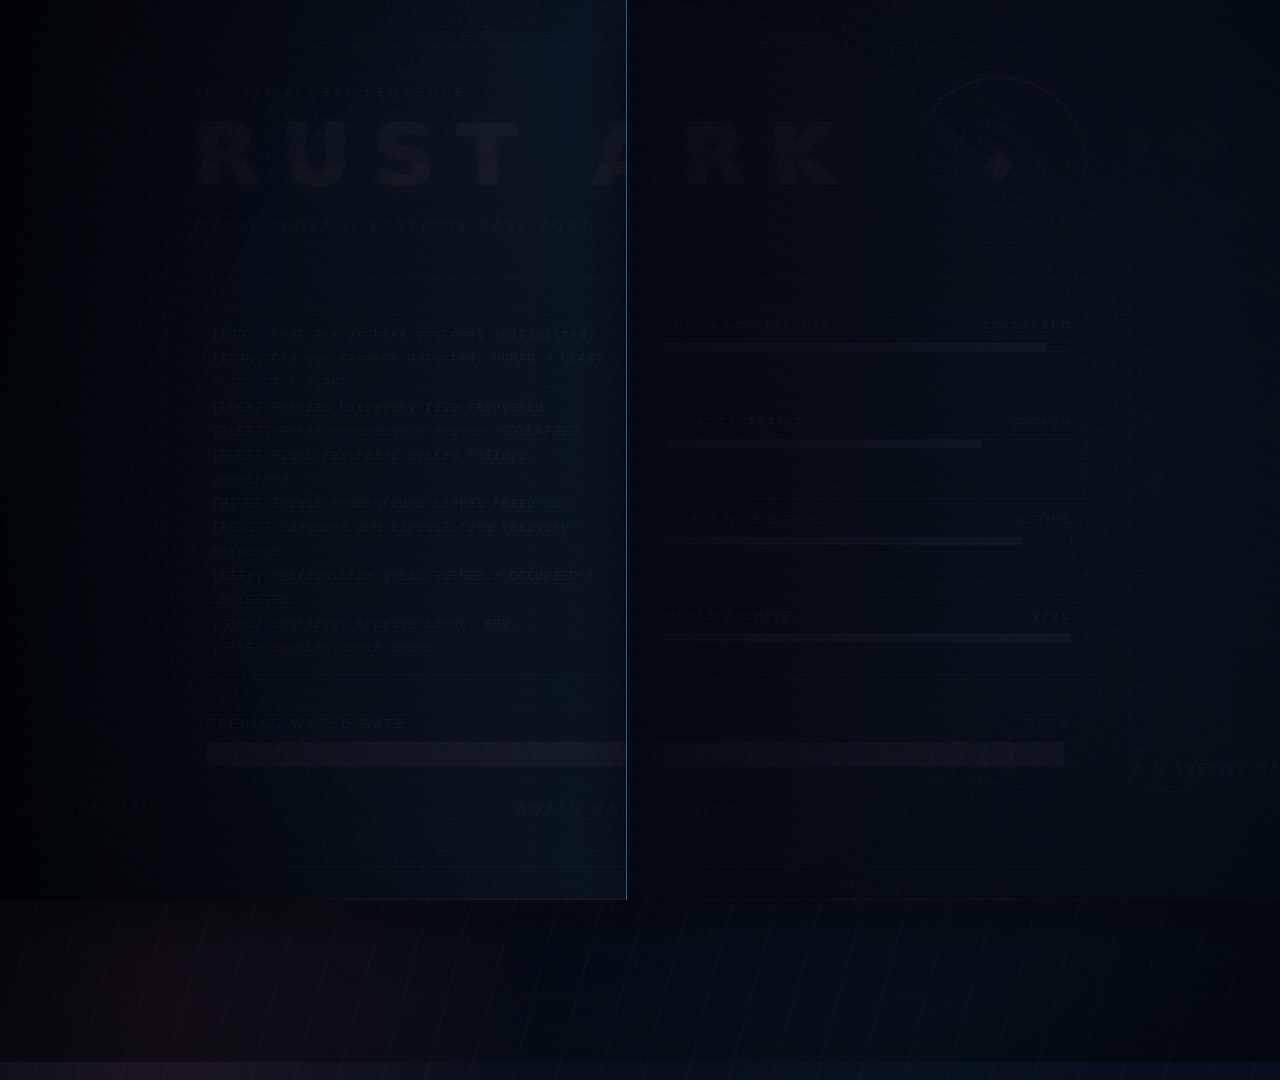
==== commit 208f16ae: "[ASSET] 에셋추가 & 교체 - 오르도 / 카엘 / 하르멜" ====
--- a/index.html
+++ b/index.html
@@ -680,7 +680,7 @@
   { text:"[HIVE] Insect underground signal restored.", type:"ok" },
   { text:"[BEAST] Language and bipedal form recovery detected.", type:"ok" },
   { text:"[CITY] Metropolitan grid: RUINED / OCCUPIED / CONTESTED.", type:"warn" },
-  { text:"[SYNC] Character archive count: 008.", type:"" },
+  { text:"[SYNC] Character archive count: 009.", type:"" },
   { text:"[GATE] Opening world index.", type:"danger" }
 ];
 
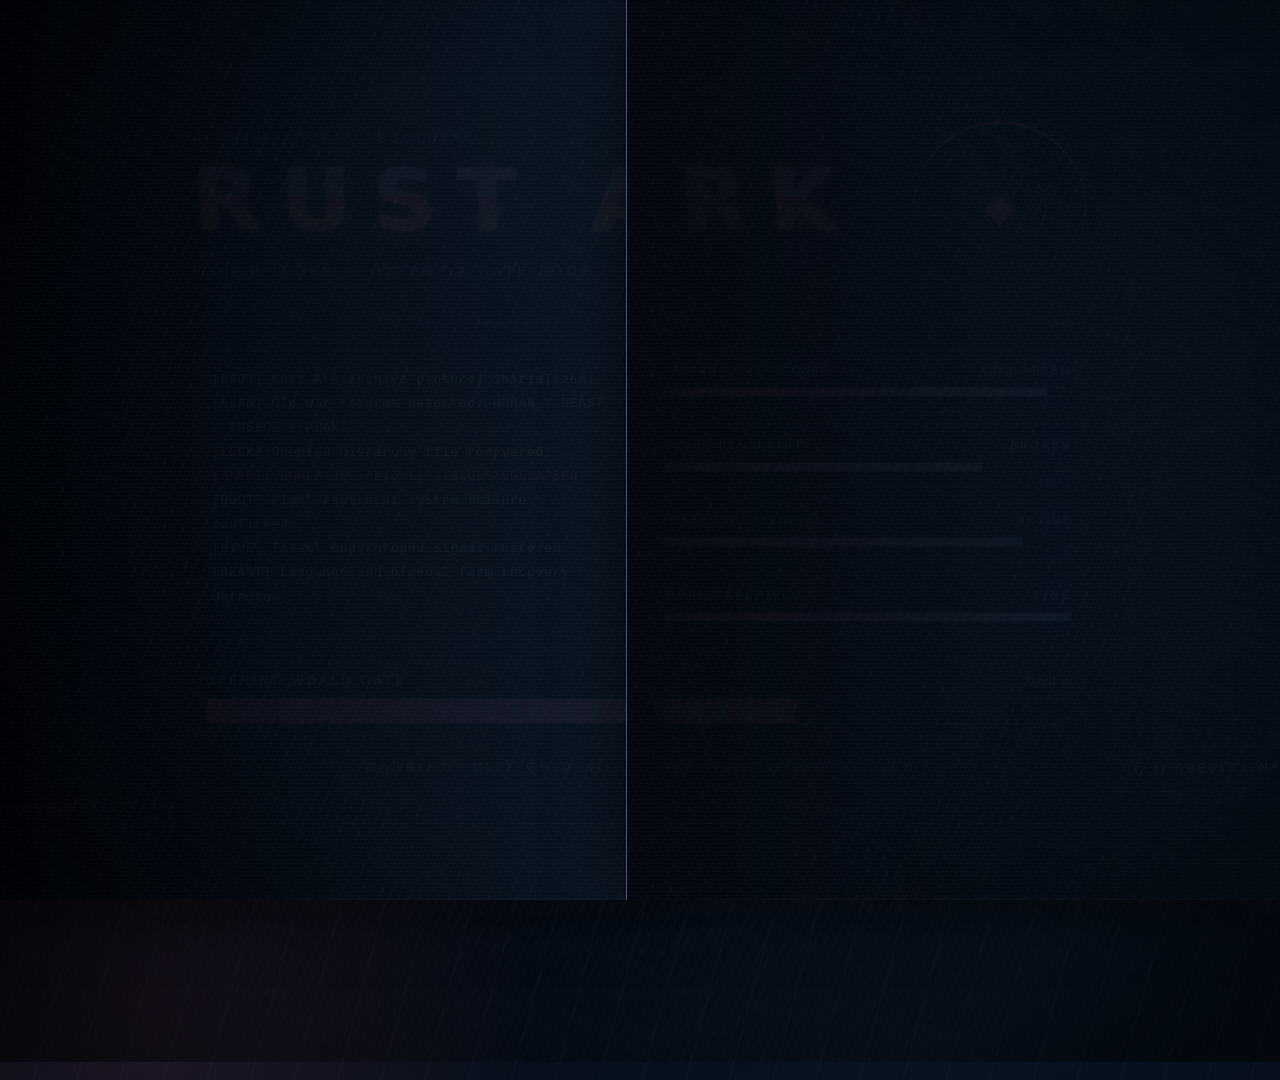
==== commit fab78fea: "[ASSET] 캐릭터 에셋추가 - 바엘, 파벨, 발칸" ====
--- a/index.html
+++ b/index.html
@@ -680,7 +680,7 @@
   { text:"[HIVE] Insect underground signal restored.", type:"ok" },
   { text:"[BEAST] Language and bipedal form recovery detected.", type:"ok" },
   { text:"[CITY] Metropolitan grid: RUINED / OCCUPIED / CONTESTED.", type:"warn" },
-  { text:"[SYNC] Character archive count: 009.", type:"" },
+  { text:"[SYNC] Character archive count: 011.", type:"" },
   { text:"[GATE] Opening world index.", type:"danger" }
 ];
 
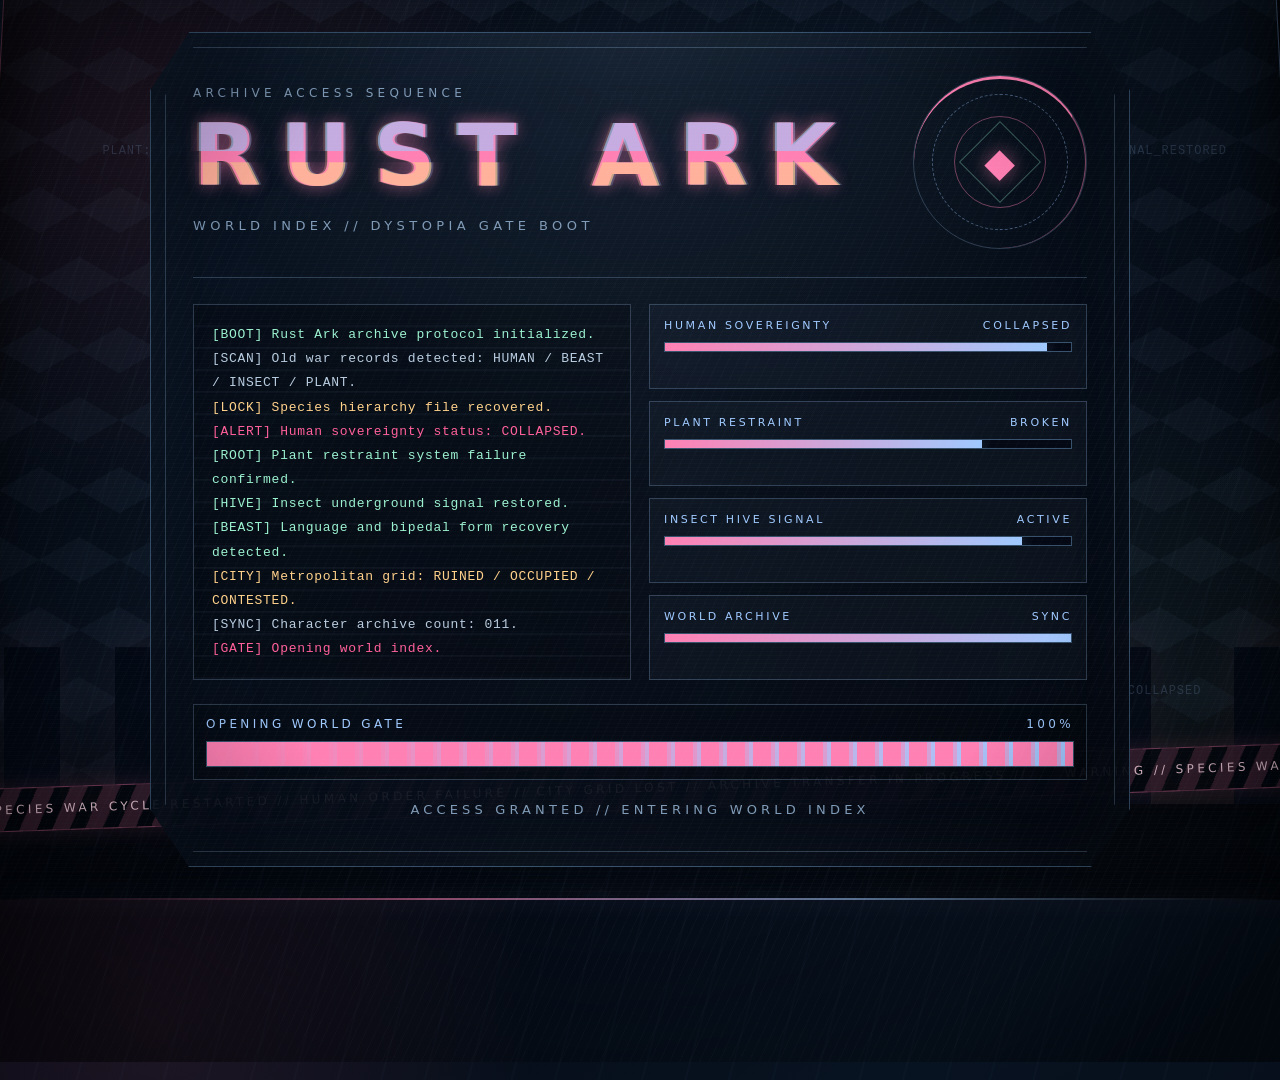
==== commit c555dbfb: "[DESIGN] 파비콘 추가 / 로고 변경 / 메인페이지 일부 디자인 마이너 수정" ====
--- a/index.html
+++ b/index.html
@@ -4,6 +4,7 @@
 <meta charset="UTF-8" />
 <meta name="viewport" content="width=device-width, initial-scale=1.0" />
 <title>RUST ARK | Cinematic Boot</title>
+<link rel="icon" type="image/png" href="assets/images/common/favicon.png" />
 <style>
 :root{
   --bg:#030712;
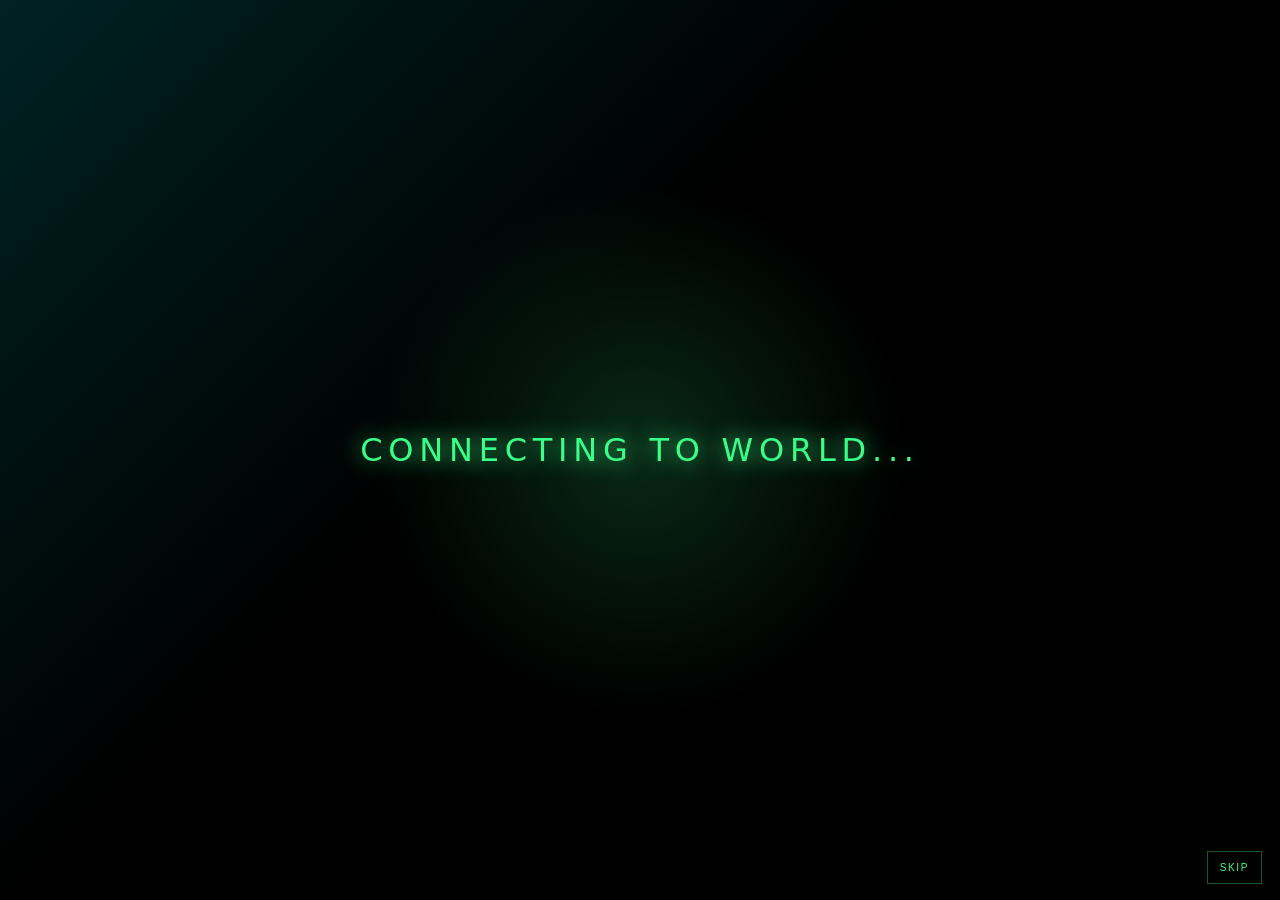
==== commit be2ce5fa: "Add files via upload" ====
--- a/index.html
+++ b/index.html
@@ -1,742 +1,84 @@
-<!DOCTYPE html>
+<!doctype html>
 <html lang="ko">
 <head>
-<meta charset="UTF-8" />
-<meta name="viewport" content="width=device-width, initial-scale=1.0" />
-<title>RUST ARK | Cinematic Boot</title>
-<link rel="icon" type="image/png" href="assets/images/common/favicon.png" />
-<style>
-:root{
-  --bg:#030712;
-  --panel:#071321;
-  --line:#36506b;
-  --soft:rgba(145,180,220,.28);
-  --text:#d9e9f8;
-  --muted:#7f9ab6;
-  --pink:#ff7fb2;
-  --blue:#9fc9ff;
-  --amber:#ffd18a;
-  --green:#9bf2cf;
-  --danger:#ff5f99;
-  --black:#01040a;
-}
-*{box-sizing:border-box}
-html,body{height:100%}
-body{
-  margin:0;
-  overflow:hidden;
-  background:
-    radial-gradient(circle at 50% 50%, rgba(159,201,255,.08), transparent 32%),
-    radial-gradient(circle at 12% 14%, rgba(255,127,178,.10), transparent 28%),
-    radial-gradient(circle at 88% 86%, rgba(155,242,207,.08), transparent 32%),
-    linear-gradient(145deg,#02050d,#081321 44%,#02050d);
-  color:var(--text);
-  font-family:"Segoe UI","Pretendard","Apple SD Gothic Neo",system-ui,sans-serif;
-  letter-spacing:.06em;
-}
-body:before{
-  content:"";
-  position:fixed;
-  inset:0;
-  background:
-    repeating-linear-gradient(0deg, rgba(255,255,255,.035) 0 1px, transparent 1px 4px),
-    linear-gradient(90deg, transparent, rgba(159,201,255,.045), transparent);
-  mix-blend-mode:screen;
-  opacity:.32;
-  pointer-events:none;
-  z-index:30;
-}
-body:after{
-  content:"";
-  position:fixed;
-  inset:-18%;
-  background:
-    radial-gradient(circle at 50% 50%, transparent 0 42%, rgba(0,0,0,.5) 78%),
-    repeating-linear-gradient(115deg, rgba(255,255,255,.018) 0 1px, transparent 1px 9px);
-  animation:driftNoise 11s linear infinite;
-  pointer-events:none;
-  z-index:31;
-}
-@keyframes driftNoise{
-  0%{transform:translate3d(0,0,0) rotate(0deg)}
-  100%{transform:translate3d(-3%,2%,0) rotate(.45deg)}
-}
-
-.intro{
-  position:relative;
-  min-height:100vh;
-  display:grid;
-  place-items:center;
-  isolation:isolate;
-}
-.skyline{
-  position:absolute;
-  left:0;
-  right:0;
-  bottom:0;
-  height:32vh;
-  z-index:2;
-  opacity:.8;
-  background:
-    linear-gradient(to top, rgba(0,0,0,.82), transparent 74%);
-  pointer-events:none;
-}
-.skyline:before{
-  content:"";
-  position:absolute;
-  left:-4%;
-  right:-4%;
-  bottom:0;
-  height:88%;
-  background:
-    linear-gradient(to top, #01040a 0 38%, transparent 38%),
-    linear-gradient(90deg,
-      transparent 0 4%,
-      #020814 4% 8%,
-      transparent 8% 12%,
-      #020814 12% 17%,
-      transparent 17% 22%,
-      #020814 22% 27%,
-      transparent 27% 32%,
-      #020814 32% 41%,
-      transparent 41% 46%,
-      #020814 46% 53%,
-      transparent 53% 58%,
-      #020814 58% 66%,
-      transparent 66% 70%,
-      #020814 70% 76%,
-      transparent 76% 82%,
-      #020814 82% 87%,
-      transparent 87% 93%,
-      #020814 93% 100%
-    );
-  filter:drop-shadow(0 -16px 24px rgba(255,127,178,.08));
-}
-.skyline:after{
-  content:"";
-  position:absolute;
-  inset:auto 0 0;
-  height:2px;
-  background:linear-gradient(90deg, transparent, rgba(255,127,178,.7), rgba(159,201,255,.7), transparent);
-  box-shadow:0 0 24px rgba(159,201,255,.35);
-  animation:horizonPulse 2.4s ease-in-out infinite;
-}
-@keyframes horizonPulse{
-  0%,100%{opacity:.45}
-  50%{opacity:1}
-}
-
-.rain{
-  position:absolute;
-  inset:-20%;
-  pointer-events:none;
-  z-index:4;
-  background:
-    repeating-linear-gradient(105deg, transparent 0 16px, rgba(159,201,255,.12) 17px 18px, transparent 19px 42px);
-  opacity:.17;
-  animation:rainFall 1.4s linear infinite;
-}
-@keyframes rainFall{
-  to{transform:translate3d(-60px,95px,0)}
-}
-
-.hexfield{
-  position:absolute;
-  inset:0;
-  z-index:1;
-  opacity:.22;
-  background-image:
-    linear-gradient(30deg, rgba(159,201,255,.18) 12%, transparent 12.5%, transparent 87%, rgba(159,201,255,.18) 87.5%, rgba(159,201,255,.18)),
-    linear-gradient(150deg, rgba(159,201,255,.18) 12%, transparent 12.5%, transparent 87%, rgba(159,201,255,.18) 87.5%, rgba(159,201,255,.18)),
-    linear-gradient(30deg, rgba(159,201,255,.18) 12%, transparent 12.5%, transparent 87%, rgba(159,201,255,.18) 87.5%, rgba(159,201,255,.18)),
-    linear-gradient(150deg, rgba(159,201,255,.18) 12%, transparent 12.5%, transparent 87%, rgba(159,201,255,.18) 87.5%, rgba(159,201,255,.18));
-  background-size:80px 140px;
-  background-position:0 0,0 0,40px 70px,40px 70px;
-  animation:hexMove 16s linear infinite;
-}
-@keyframes hexMove{
-  to{background-position:80px 140px,80px 140px,120px 210px,120px 210px}
-}
-
-.gate{
-  position:absolute;
-  inset:0;
-  z-index:24;
-  pointer-events:none;
-}
-.gate:before,.gate:after{
-  content:"";
-  position:absolute;
-  top:0;
-  width:51%;
-  height:100%;
-  background:
-    linear-gradient(90deg, rgba(1,4,10,.98), rgba(8,19,33,.95)),
-    repeating-linear-gradient(0deg, rgba(159,201,255,.08) 0 1px, transparent 1px 9px);
-  border-color:rgba(145,180,220,.28);
-  box-shadow:0 0 60px rgba(0,0,0,.8);
-}
-.gate:before{
-  left:0;
-  border-right:1px solid rgba(255,127,178,.38);
-}
-.gate:after{
-  right:0;
-  border-left:1px solid rgba(159,201,255,.38);
-}
-.gate.open:before{
-  animation:gateLeft 1.35s cubic-bezier(.74,0,.2,1) forwards;
-}
-.gate.open:after{
-  animation:gateRight 1.35s cubic-bezier(.74,0,.2,1) forwards;
-}
-@keyframes gateLeft{
-  to{transform:translateX(-103%) skewX(-3deg)}
-}
-@keyframes gateRight{
-  to{transform:translateX(103%) skewX(3deg)}
-}
-
-.panel{
-  position:relative;
-  z-index:10;
-  width:min(980px, calc(100% - 28px));
-  border:1px solid var(--line);
-  background:
-    radial-gradient(circle at 50% 0%, rgba(159,201,255,.08), transparent 45%),
-    linear-gradient(145deg, rgba(8,19,33,.92), rgba(3,7,15,.95));
-  clip-path:polygon(4% 0,96% 0,100% 7%,100% 93%,96% 100%,4% 100%,0 93%,0 7%);
-  box-shadow:
-    0 0 70px rgba(0,0,0,.72),
-    inset 0 0 80px rgba(159,201,255,.045);
-  padding:42px;
-  transform:translateY(18px) scale(.96);
-  opacity:0;
-  animation:panelIn .85s cubic-bezier(.2,.8,.2,1) .2s forwards;
-}
-.panel:before{
-  content:"";
-  position:absolute;
-  inset:14px;
-  border:1px solid var(--soft);
-  clip-path:polygon(3% 0,97% 0,100% 6%,100% 94%,97% 100%,3% 100%,0 94%,0 6%);
-  pointer-events:none;
-}
-.panel:after{
-  content:"";
-  position:absolute;
-  left:0;
-  right:0;
-  top:-120%;
-  height:80%;
-  background:linear-gradient(to bottom, transparent, rgba(159,201,255,.13), transparent);
-  animation:scanPanel 2.7s ease-in-out infinite;
-  pointer-events:none;
-}
-@keyframes panelIn{
-  to{opacity:1;transform:translateY(0) scale(1)}
-}
-@keyframes scanPanel{
-  0%{transform:translateY(0)}
-  100%{transform:translateY(330%)}
-}
-
-.top{
-  display:grid;
-  grid-template-columns:1fr 180px;
-  gap:28px;
-  align-items:center;
-  border-bottom:1px solid var(--soft);
-  padding-bottom:28px;
-  position:relative;
-  z-index:3;
-}
-.kicker{
-  color:var(--muted);
-  font-size:12px;
-  letter-spacing:.36em;
-  margin-bottom:12px;
-}
-.title{
-  margin:0;
-  color:var(--pink);
-  font-size:clamp(42px,9vw,86px);
-  letter-spacing:.26em;
-  line-height:1;
-  text-shadow:
-    0 0 18px rgba(255,127,178,.38),
-    2px 0 rgba(159,201,255,.38),
-    -2px 0 rgba(255,209,138,.28);
-  position:relative;
-}
-.title:before,.title:after{
-  content:"RUST ARK";
-  position:absolute;
-  left:0;
-  top:0;
-  width:100%;
-  overflow:hidden;
-  opacity:.6;
-  pointer-events:none;
-}
-.title:before{
-  color:var(--blue);
-  clip-path:inset(0 0 55% 0);
-  transform:translateX(-2px);
-  animation:glitchTop 2.8s infinite steps(2,end);
-}
-.title:after{
-  color:var(--amber);
-  clip-path:inset(58% 0 0 0);
-  transform:translateX(2px);
-  animation:glitchBottom 3.1s infinite steps(2,end);
-}
-@keyframes glitchTop{
-  0%,90%,100%{transform:translate(0,0)}
-  91%{transform:translate(-7px,-2px)}
-  92%{transform:translate(4px,1px)}
-  93%{transform:translate(-2px,0)}
-}
-@keyframes glitchBottom{
-  0%,86%,100%{transform:translate(0,0)}
-  87%{transform:translate(6px,2px)}
-  88%{transform:translate(-5px,0)}
-  89%{transform:translate(2px,1px)}
-}
-.sub{
-  margin-top:16px;
-  color:var(--muted);
-  font-size:13px;
-  letter-spacing:.34em;
-  line-height:1.8;
-}
-.ring{
-  width:174px;
-  height:174px;
-  border:1px solid var(--soft);
-  border-radius:50%;
-  position:relative;
-  display:grid;
-  place-items:center;
-  color:var(--blue);
-  justify-self:end;
-}
-.ring:before,
-.ring:after{
-  content:"";
-  position:absolute;
-  border-radius:50%;
-}
-.ring:before{
-  inset:18px;
-  border:1px dashed rgba(159,201,255,.42);
-  animation:spin 5.8s linear infinite reverse;
-}
-.ring:after{
-  inset:0;
-  border-top:3px solid var(--pink);
-  border-right:1px solid rgba(255,127,178,.55);
-  animation:spin 1.1s linear infinite;
-}
-.ring .inner{
-  width:92px;
-  height:92px;
-  border:1px solid rgba(255,127,178,.42);
-  border-radius:50%;
-  display:grid;
-  place-items:center;
-  position:relative;
-}
-.ring .inner:before{
-  content:"";
-  position:absolute;
-  inset:16px;
-  border:1px solid rgba(155,242,207,.32);
-  transform:rotate(45deg);
-}
-.ring b{
-  font-size:40px;
-  color:var(--pink);
-  text-shadow:0 0 18px rgba(255,127,178,.5);
-}
-@keyframes spin{to{transform:rotate(360deg)}}
-
-.status-grid{
-  position:relative;
-  z-index:3;
-  display:grid;
-  grid-template-columns:1fr 1fr;
-  gap:18px;
-  margin-top:26px;
-}
-.terminal{
-  min-height:238px;
-  border:1px solid var(--soft);
-  background:rgba(0,0,0,.24);
-  padding:18px;
-  color:#b8cce0;
-  font-family:ui-monospace,SFMono-Regular,Menlo,Consolas,monospace;
-  font-size:13px;
-  line-height:1.86;
-  letter-spacing:.055em;
-  overflow:hidden;
-  position:relative;
-}
-.terminal:before{
-  content:"";
-  position:absolute;
-  inset:0;
-  background:linear-gradient(transparent 0 92%, rgba(159,201,255,.07) 93%);
-  background-size:100% 22px;
-  opacity:.55;
-  pointer-events:none;
-}
-.terminal div{
-  position:relative;
-  opacity:0;
-  transform:translateY(5px);
-  animation:logIn .24s ease forwards;
-}
-.terminal .danger{color:var(--danger)}
-.terminal .ok{color:var(--green)}
-.terminal .warn{color:var(--amber)}
-@keyframes logIn{
-  to{opacity:1;transform:translateY(0)}
-}
-.metrics{
-  display:grid;
-  gap:12px;
-}
-.metric{
-  border:1px solid var(--soft);
-  background:rgba(159,201,255,.035);
-  padding:14px;
-}
-.metric-top{
-  display:flex;
-  justify-content:space-between;
-  gap:14px;
-  color:var(--blue);
-  font-size:11px;
-  letter-spacing:.24em;
-  margin-bottom:10px;
-}
-.mini-track{
-  height:10px;
-  border:1px solid var(--line);
-  background:#030712;
-  overflow:hidden;
-}
-.mini-track span{
-  display:block;
-  height:100%;
-  width:0;
-  background:linear-gradient(90deg,var(--pink),var(--blue));
-  box-shadow:0 0 14px rgba(159,201,255,.3);
-}
-.metric:nth-child(1) .mini-track span{animation:miniLoad 2.3s ease forwards .45s}
-.metric:nth-child(2) .mini-track span{animation:miniLoad2 2.6s ease forwards .65s}
-.metric:nth-child(3) .mini-track span{animation:miniLoad3 2.9s ease forwards .85s}
-.metric:nth-child(4) .mini-track span{animation:miniLoad4 3.2s ease forwards 1.05s}
-@keyframes miniLoad{to{width:94%}}
-@keyframes miniLoad2{to{width:78%}}
-@keyframes miniLoad3{to{width:88%}}
-@keyframes miniLoad4{to{width:100%}}
-
-.load-wrap{
-  position:relative;
-  z-index:3;
-  margin-top:24px;
-  border:1px solid var(--soft);
-  padding:12px;
-  background:rgba(0,0,0,.18);
-}
-.load-top{
-  display:flex;
-  justify-content:space-between;
-  color:var(--blue);
-  font-size:12px;
-  letter-spacing:.28em;
-  margin-bottom:10px;
-}
-.track{
-  height:26px;
-  border:1px solid var(--line);
-  background:#030712;
-  overflow:hidden;
-  position:relative;
-}
-.bar{
-  height:100%;
-  width:0;
-  background:
-    repeating-linear-gradient(90deg,var(--pink) 0 18px,rgba(255,127,178,.45) 18px 22px,transparent 22px 26px),
-    linear-gradient(90deg,var(--pink),var(--blue));
-  box-shadow:0 0 20px rgba(255,127,178,.45);
-  transition:width .18s steps(3,end);
-}
-.track:after{
-  content:"";
-  position:absolute;
-  inset:0;
-  background:linear-gradient(90deg,transparent,rgba(255,255,255,.28),transparent);
-  transform:translateX(-110%);
-  animation:sweep 1.05s linear infinite;
-}
-@keyframes sweep{to{transform:translateX(110%)}}
-
-.status{
-  position:relative;
-  z-index:3;
-  margin-top:22px;
-  text-align:center;
-  color:var(--muted);
-  letter-spacing:.32em;
-  font-size:13px;
-  min-height:22px;
-}
-.warning-strip{
-  position:absolute;
-  left:-10%;
-  right:-10%;
-  bottom:10vh;
-  z-index:5;
-  height:44px;
-  border-top:1px solid rgba(255,127,178,.38);
-  border-bottom:1px solid rgba(255,127,178,.38);
-  background:
-    repeating-linear-gradient(115deg, rgba(255,127,178,.20) 0 16px, transparent 16px 30px),
-    rgba(3,7,15,.78);
-  color:#ffd8e7;
-  display:flex;
-  align-items:center;
-  white-space:nowrap;
-  overflow:hidden;
-  transform:rotate(-2deg);
-  box-shadow:0 0 22px rgba(255,127,178,.16);
-}
-.warning-strip span{
-  display:inline-block;
-  padding-right:36px;
-  animation:marquee 16s linear infinite;
-  font-size:12px;
-  letter-spacing:.28em;
-}
-@keyframes marquee{
-  to{transform:translateX(-50%)}
-}
-
-.symbols{
-  position:absolute;
-  inset:0;
-  pointer-events:none;
-  z-index:3;
-}
-.symbols span{
-  position:absolute;
-  color:rgba(159,201,255,.22);
-  font-family:ui-monospace,SFMono-Regular,Menlo,Consolas,monospace;
-  font-size:12px;
-  animation:floatData 8s ease-in-out infinite;
-}
-.symbols span:nth-child(1){left:8%;top:16%;animation-delay:.2s}
-.symbols span:nth-child(2){left:78%;top:16%;animation-delay:.8s}
-.symbols span:nth-child(3){left:12%;top:70%;animation-delay:1.4s}
-.symbols span:nth-child(4){left:76%;top:76%;animation-delay:2s}
-.symbols span:nth-child(5){left:47%;top:10%;animation-delay:2.6s}
-.symbols span:nth-child(6){left:44%;top:84%;animation-delay:3.2s}
-@keyframes floatData{
-  0%,100%{transform:translateY(0);opacity:.18}
-  50%{transform:translateY(-18px);opacity:.58}
-}
-
-.flash{
-  position:fixed;
-  inset:0;
-  background:rgba(255,127,178,0);
-  pointer-events:none;
-  z-index:40;
-}
-.flash.active{
-  animation:flash .9s ease forwards;
-}
-@keyframes flash{
-  0%{background:rgba(159,201,255,0)}
-  28%{background:rgba(159,201,255,.20)}
-  52%{background:rgba(255,127,178,.12)}
-  100%{background:rgba(255,127,178,0)}
-}
-
-.transfer{
-  position:fixed;
-  inset:0;
-  z-index:50;
-  pointer-events:none;
-  opacity:0;
-  background:
-    radial-gradient(circle at 50% 50%, rgba(255,127,178,.22), transparent 22%),
-    linear-gradient(90deg, rgba(1,4,10,1), transparent 38%, transparent 62%, rgba(1,4,10,1));
-}
-.transfer.active{
-  animation:transferIn 1.05s ease forwards;
-}
-@keyframes transferIn{
-  0%{opacity:0;clip-path:circle(0% at 50% 50%)}
-  55%{opacity:1;clip-path:circle(42% at 50% 50%)}
-  100%{opacity:1;clip-path:circle(120% at 50% 50%)}
-}
-
-@media(max-width:760px){
-  .panel{padding:30px 22px}
-  .top{grid-template-columns:1fr}
-  .ring{justify-self:start;width:126px;height:126px}
-  .status-grid{grid-template-columns:1fr}
-  .title{letter-spacing:.16em}
-  .sub{letter-spacing:.2em}
-}
-@media (prefers-reduced-motion: reduce){
-  *,*:before,*:after{animation-duration:.01ms !important;animation-iteration-count:1 !important;scroll-behavior:auto !important}
-}
-</style>
+  <meta charset="utf-8" />
+  <meta name="viewport" content="width=device-width, initial-scale=1, viewport-fit=cover" />
+  <title>RUST ARK // ENTRY INTRO</title>
+  <link rel="stylesheet" href="css/intro.css" />
 </head>
 <body>
-<div class="intro">
-  <div class="hexfield"></div>
-  <div class="rain"></div>
-  <div class="symbols">
-    <span>PLANT::ROOT_LOCK_BROKEN</span>
-    <span>INSECT::HIVE_SIGNAL_RESTORED</span>
-    <span>BEAST::LANGUAGE_RETURNED</span>
-    <span>HUMAN::SOVEREIGNTY_COLLAPSED</span>
-    <span>2089 / OLD WAR CYCLE</span>
-    <span>ARCHIVE ACCESS / RUST ARK</span>
-  </div>
+  <main class="ra-intro" aria-label="RUST ARK character entry intro">
+    <div class="ra-scan" aria-hidden="true"></div>
+    <div class="ra-noise" aria-hidden="true"></div>
 
-  <main class="panel">
-    <section class="top">
-      <div>
-        <div class="kicker">ARCHIVE ACCESS SEQUENCE</div>
-        <h1 class="title">RUST ARK</h1>
-        <div class="sub">WORLD INDEX // DYSTOPIA GATE BOOT</div>
+    <div class="ra-particles" aria-hidden="true">
+      <i></i><i></i><i></i><i></i>
+      <i></i><i></i><i></i><i></i>
+    </div>
+
+    <section class="ra-terminal" aria-label="Access terminal">
+      <p class="ra-kicker">RUST ARK / ACCESS TERMINAL</p>
+
+      <div class="ra-loading">
+        <span data-intro-loading>LOADING BIO ARCHIVE</span>
+        <i></i>
       </div>
-      <div class="ring">
-        <div class="inner"><b>◆</b></div>
+
+      <div class="ra-log">
+        <p data-intro-log-1>VERIFYING IMAGE FILE : 01</p>
+        <p data-intro-log-2>SCANNING SIGNATURE</p>
+        <p data-intro-log-3>RESTORING DOSSIER</p>
+        <p data-intro-log-4>OPENING WORLD ACCESS GATE</p>
+      </div>
+
+      <h1 class="ra-granted">ACCESS GRANTED</h1>
+    </section>
+
+    <section class="ra-board" aria-label="Character intro board">
+      <div class="ra-portrait-board">
+        <div class="ra-portrait-card">
+          <div class="ra-portrait" data-intro-image></div>
+          <div class="ra-veins" aria-hidden="true"></div>
+        </div>
+      </div>
+
+      <div class="ra-board-info">
+        <small data-intro-eyebrow>CHARACTER FILE / WORLD ENTRY</small>
+        <h2 data-intro-name>HALE</h2>
+
+        <div class="ra-code">
+          <p><b>SPECIES</b><span data-intro-species>PLANT / HYDRANGEA</span></p>
+          <p><b>ROLE</b><span data-intro-role>STRATEGIST</span></p>
+          <p><b>STATUS</b><span data-intro-status>VERIFIED</span></p>
+          <p><b>THREAT</b><span data-intro-threat>TACTICAL VARIABLE</span></p>
+        </div>
+
+        <p class="ra-desc" data-intro-desc>
+          수국계 식목인 전략관. 감정적 복수보다 구조적 해방을 우선하며,
+          폐허의 보급로와 전선 흐름을 기록한다.
+        </p>
+
+        <div class="ra-stats">
+          <div class="ra-stat" data-stat="tactic" style="--w:88%"><span>TACTIC</span><i></i><b data-intro-stat-1>88</b></div>
+          <div class="ra-stat" data-stat="affinity" style="--w:71%"><span>AFFINITY</span><i></i><b data-intro-stat-2>71</b></div>
+          <div class="ra-stat" data-stat="control" style="--w:62%"><span>CONTROL</span><i></i><b data-intro-stat-3>62</b></div>
+        </div>
+
+        <p class="ra-quote" data-intro-quote>
+          “허술한 계획은 전쟁보다 먼저 사람을 죽인다.”
+        </p>
       </div>
     </section>
 
-    <section class="status-grid">
-      <div class="terminal" id="log"></div>
+    <div class="ra-exit" aria-hidden="true">
+      <span>CONNECTING TO WORLD...</span>
+    </div>
 
-      <div class="metrics">
-        <div class="metric">
-          <div class="metric-top"><span>HUMAN SOVEREIGNTY</span><span>COLLAPSED</span></div>
-          <div class="mini-track"><span></span></div>
-        </div>
-        <div class="metric">
-          <div class="metric-top"><span>PLANT RESTRAINT</span><span>BROKEN</span></div>
-          <div class="mini-track"><span></span></div>
-        </div>
-        <div class="metric">
-          <div class="metric-top"><span>INSECT HIVE SIGNAL</span><span>ACTIVE</span></div>
-          <div class="mini-track"><span></span></div>
-        </div>
-        <div class="metric">
-          <div class="metric-top"><span>WORLD ARCHIVE</span><span>SYNC</span></div>
-          <div class="mini-track"><span></span></div>
-        </div>
-      </div>
-    </section>
-
-    <section class="load-wrap">
-      <div class="load-top">
-        <span>OPENING WORLD GATE</span>
-        <span id="percent">000%</span>
-      </div>
-      <div class="track"><div class="bar" id="bar"></div></div>
-    </section>
-
-    <div class="status" id="status">INITIALIZING...</div>
+    <button class="ra-skip" type="button" data-intro-skip>SKIP</button>
   </main>
 
-  <div class="warning-strip">
-    <span>WARNING // SPECIES WAR CYCLE RESTARTED // HUMAN ORDER FAILURE // CITY GRID LOST // ARCHIVE TRANSFER IN PROGRESS // </span>
-    <span>WARNING // SPECIES WAR CYCLE RESTARTED // HUMAN ORDER FAILURE // CITY GRID LOST // ARCHIVE TRANSFER IN PROGRESS // </span>
-  </div>
-
-  <div class="skyline"></div>
-  <div class="gate" id="gate"></div>
-  <div class="flash" id="flash"></div>
-  <div class="transfer" id="transfer"></div>
-</div>
-
-<script>
-const TRANSFER_TARGET = "world.html";
-
-const logs = [
-  { text:"[BOOT] Rust Ark archive protocol initialized.", type:"ok" },
-  { text:"[SCAN] Old war records detected: HUMAN / BEAST / INSECT / PLANT.", type:"" },
-  { text:"[LOCK] Species hierarchy file recovered.", type:"warn" },
-  { text:"[ALERT] Human sovereignty status: COLLAPSED.", type:"danger" },
-  { text:"[ROOT] Plant restraint system failure confirmed.", type:"ok" },
-  { text:"[HIVE] Insect underground signal restored.", type:"ok" },
-  { text:"[BEAST] Language and bipedal form recovery detected.", type:"ok" },
-  { text:"[CITY] Metropolitan grid: RUINED / OCCUPIED / CONTESTED.", type:"warn" },
-  { text:"[SYNC] Character archive count: 011.", type:"" },
-  { text:"[GATE] Opening world index.", type:"danger" }
-];
-
-const logBox = document.getElementById("log");
-const bar = document.getElementById("bar");
-const percent = document.getElementById("percent");
-const statusEl = document.getElementById("status");
-const flash = document.getElementById("flash");
-const gate = document.getElementById("gate");
-const transfer = document.getElementById("transfer");
-
-let value = 0;
-let logIndex = 0;
-
-function addLog(){
-  if(logIndex >= logs.length) return;
-  const entry = logs[logIndex];
-  const line = document.createElement("div");
-  line.textContent = entry.text;
-  if(entry.type) line.className = entry.type;
-  logBox.appendChild(line);
-  logBox.scrollTop = logBox.scrollHeight;
-  logIndex++;
-}
-
-function setStatus(){
-  if(value < 25) statusEl.textContent = "RECOVERING BROKEN RECORDS...";
-  else if(value < 52) statusEl.textContent = "SYNCHRONIZING SPECIES WAR DATA...";
-  else if(value < 78) statusEl.textContent = "WARNING: CITY GRID NO LONGER HUMAN-CONTROLLED";
-  else if(value < 100) statusEl.textContent = "WORLD GATE OPENING...";
-  else statusEl.textContent = "ACCESS GRANTED // ENTERING WORLD INDEX";
-}
-
-addLog();
-setTimeout(addLog, 420);
-
-const timer = setInterval(() => {
-  const jump = Math.floor(Math.random() * 7) + 3;
-  value = Math.min(100, value + jump);
-
-  bar.style.width = value + "%";
-  percent.textContent = String(value).padStart(3, "0") + "%";
-  setStatus();
-
-  if(value > logIndex * 10 && logIndex < logs.length) addLog();
-
-  if(value >= 100) {
-    clearInterval(timer);
-    while(logIndex < logs.length) addLog();
-    flash.classList.add("active");
-    gate.classList.add("open");
-    setTimeout(() => transfer.classList.add("active"), 840);
-    setTimeout(() => { window.location.href = TRANSFER_TARGET; }, 1850);
-  }
-}, 150);
-</script>
+  <!-- 실제 프로젝트에 js/data.js가 이미 있다면 intro.js보다 먼저 로드 -->
+  <!-- <script src="js/data.js"></script> -->
+  <script src="js/intro.js"></script>
 </body>
 </html>
--- a/css/intro.css
+++ b/css/intro.css
@@ -0,0 +1,44 @@
+*{box-sizing:border-box}
+html,body{width:100%;height:100%;margin:0;overflow:hidden;background:#000}
+body{font-family:"Orbitron","Rajdhani","Pretendard","Noto Sans KR",system-ui,sans-serif;color:var(--ink,#eafff3)}
+.ra-intro{--main:#39ff88;--sub:#00f5ff;--accent:#39ff88;--ink:#eafff3;--intro-image:url("../assets/images/hale/hale_01.png");position:fixed;inset:0;overflow:hidden;background:radial-gradient(circle at 20% 18%,color-mix(in srgb,var(--main) 16%,transparent),transparent 32%),radial-gradient(circle at 76% 62%,color-mix(in srgb,var(--sub) 13%,transparent),transparent 36%),radial-gradient(circle at 50% 44%,color-mix(in srgb,var(--accent) 12%,transparent),transparent 44%),linear-gradient(135deg,#010503 0%,#020908 48%,#000 100%);isolation:isolate}
+.ra-intro:before{content:"";position:absolute;inset:-20%;z-index:0;background:linear-gradient(color-mix(in srgb,var(--main) 10%,transparent) 1px,transparent 1px),linear-gradient(90deg,color-mix(in srgb,var(--main) 10%,transparent) 1px,transparent 1px);background-size:46px 46px;transform:perspective(760px) rotateX(58deg) translateY(16%);transform-origin:center bottom;animation:gridFlow 7s linear infinite;opacity:.42}
+.ra-intro:after{content:"";position:absolute;inset:0;z-index:2;pointer-events:none;background:repeating-linear-gradient(to bottom,rgba(255,255,255,.04) 0,rgba(255,255,255,.04) 1px,transparent 1px,transparent 5px);mix-blend-mode:screen;opacity:.34}
+.ra-noise{position:absolute;inset:0;z-index:8;pointer-events:none;opacity:.11;background-image:repeating-radial-gradient(circle at 20% 30%,rgba(255,255,255,.8) 0 1px,transparent 1px 4px);mix-blend-mode:screen;animation:noiseBlink .18s steps(2) infinite}
+.ra-scan{position:absolute;inset:0;z-index:7;pointer-events:none;height:20%;transform:translateY(-130%);background:linear-gradient(to bottom,transparent 0%,color-mix(in srgb,var(--main) 26%,transparent) 48%,rgba(255,255,255,.4) 50%,color-mix(in srgb,var(--sub) 18%,transparent) 52%,transparent 100%);filter:blur(.3px);animation:scanDrop 3.4s ease-in-out 1.1s 2}
+.ra-particles{position:absolute;inset:0;z-index:4;pointer-events:none;overflow:hidden}
+.ra-particles i{position:absolute;width:var(--s);height:var(--s);left:var(--x);top:112%;border-radius:48% 52% 42% 58%;border:1px solid color-mix(in srgb,var(--accent) 60%,transparent);background:radial-gradient(circle at 35% 35%,rgba(255,255,255,.78),transparent 22%),color-mix(in srgb,var(--accent) 18%,transparent);box-shadow:0 0 18px color-mix(in srgb,var(--accent) 44%,transparent),inset 0 0 12px rgba(255,255,255,.12);opacity:0;animation:bubbleRise var(--d) ease-in var(--delay) infinite}
+.ra-particles i:nth-child(1){--x:7%;--s:9px;--d:8s;--delay:.3s}.ra-particles i:nth-child(2){--x:16%;--s:16px;--d:10s;--delay:1.7s}.ra-particles i:nth-child(3){--x:26%;--s:6px;--d:7.5s;--delay:.9s}.ra-particles i:nth-child(4){--x:42%;--s:12px;--d:9s;--delay:2.4s}.ra-particles i:nth-child(5){--x:61%;--s:8px;--d:7s;--delay:1.1s}.ra-particles i:nth-child(6){--x:75%;--s:18px;--d:10.5s;--delay:.2s}.ra-particles i:nth-child(7){--x:88%;--s:10px;--d:8.4s;--delay:2.1s}.ra-particles i:nth-child(8){--x:94%;--s:7px;--d:7.8s;--delay:1.3s}
+.ra-terminal{position:absolute;left:clamp(18px,5.4vw,84px);top:50%;z-index:10;width:min(520px,calc(100vw - 36px));padding:28px;transform:translateY(-50%);border:1px solid color-mix(in srgb,var(--main) 45%,transparent);background:linear-gradient(135deg,rgba(2,20,10,.92),rgba(0,0,0,.72)),linear-gradient(90deg,color-mix(in srgb,var(--main) 10%,transparent),transparent);box-shadow:0 0 38px color-mix(in srgb,var(--main) 26%,transparent),inset 0 0 34px color-mix(in srgb,var(--main) 6%,transparent);clip-path:polygon(0 0,calc(100% - 34px) 0,100% 34px,100% 100%,34px 100%,0 calc(100% - 34px));opacity:0;animation:terminalBoot .7s ease forwards,terminalOut .62s ease 4.95s forwards}
+.ra-terminal:before,.ra-board:before{content:"";position:absolute;inset:9px;border:1px solid rgba(255,255,255,.06);pointer-events:none}
+.ra-kicker{margin:0 0 22px;color:var(--main);font-size:12px;letter-spacing:.18em;text-shadow:0 0 18px var(--main)}
+.ra-loading{display:grid;gap:10px;margin-bottom:24px;font-size:13px;color:#bfffd8;letter-spacing:.14em}
+.ra-loading i{display:block;height:8px;border:1px solid color-mix(in srgb,var(--main) 44%,transparent);background:rgba(255,255,255,.03);overflow:hidden}
+.ra-loading i:before{content:"";display:block;width:100%;height:100%;transform:translateX(-100%);background:linear-gradient(90deg,transparent,var(--main),#fff,var(--sub));box-shadow:0 0 24px var(--main);animation:loadFill 3.2s cubic-bezier(.2,.8,.2,1) .5s forwards}
+.ra-log{display:grid;gap:9px;color:rgba(234,255,243,.72);font-size:11px;letter-spacing:.12em}
+.ra-log p{margin:0;opacity:0;transform:translateX(-14px);animation:logIn .38s ease forwards}
+.ra-log p:nth-child(1){animation-delay:.9s}.ra-log p:nth-child(2){animation-delay:1.45s}.ra-log p:nth-child(3){animation-delay:2s}.ra-log p:nth-child(4){animation-delay:2.55s}.ra-log p:before{content:"> ";color:var(--main)}
+.ra-granted{position:absolute;inset:0;display:grid;place-items:center;margin:0;background:rgba(0,8,3,.88);color:var(--main);font-size:clamp(26px,5vw,52px);text-align:center;letter-spacing:.16em;text-shadow:0 0 12px var(--main),0 0 38px var(--main);opacity:0;pointer-events:none;animation:grantedFlash 1.7s ease 3.55s forwards}
+.ra-board{position:absolute;left:50%;top:50%;z-index:14;width:min(1040px,calc(100vw - 42px));min-height:min(760px,calc(100vh - 58px));display:grid;grid-template-columns:minmax(320px,.98fr) minmax(320px,.9fr);gap:18px;padding:18px;transform:translate(-50%,-50%) scale(.92) rotateX(4deg);opacity:0;border:1px solid color-mix(in srgb,var(--accent) 36%,transparent);background:linear-gradient(135deg,rgba(4,8,18,.94),rgba(0,12,10,.80)),radial-gradient(circle at 22% 22%,color-mix(in srgb,var(--accent) 20%,transparent),transparent 42%);box-shadow:0 0 70px color-mix(in srgb,var(--accent) 24%,transparent),0 20px 90px rgba(0,0,0,.55),inset 0 0 42px rgba(255,255,255,.045);clip-path:polygon(0 0,calc(100% - 38px) 0,100% 38px,100% 100%,38px 100%,0 calc(100% - 38px));animation:boardReveal 1.05s cubic-bezier(.16,1,.3,1) 5.15s forwards}
+.ra-board:after{content:attr(data-badge);position:absolute;right:18px;top:18px;z-index:8;padding:7px 10px;border:1px solid color-mix(in srgb,var(--accent) 42%,transparent);background:rgba(2,6,14,.76);color:var(--accent-text,#c7d8ff);font-size:10px;letter-spacing:.16em;text-shadow:0 0 14px color-mix(in srgb,var(--accent) 75%,transparent);opacity:0;transform:translateY(-8px);animation:badgeDrop .46s ease 5.74s forwards}
+.ra-portrait-board{position:relative;display:grid;place-items:center;min-height:0;overflow:hidden;border:1px solid color-mix(in srgb,var(--accent) 38%,transparent);background:linear-gradient(180deg,rgba(255,255,255,.035),rgba(0,0,0,.18)),radial-gradient(circle at center,color-mix(in srgb,var(--sub) 13%,transparent),transparent 56%);box-shadow:inset 0 0 44px rgba(255,255,255,.055),0 0 34px color-mix(in srgb,var(--sub) 13%,transparent)}
+.ra-portrait-card{position:absolute;inset:clamp(12px,2.6vw,30px);display:grid;place-items:center;overflow:hidden;transform:translateY(18px);opacity:0;border:1px solid color-mix(in srgb,var(--main) 24%,transparent);background:radial-gradient(circle at 50% 40%,color-mix(in srgb,var(--main) 13%,transparent),transparent 52%),linear-gradient(135deg,rgba(0,0,0,.38),rgba(5,9,18,.20));box-shadow:inset 0 0 28px color-mix(in srgb,var(--main) 6%,transparent),0 0 28px color-mix(in srgb,var(--main) 8%,transparent);animation:imageCardIn .85s ease 5.45s forwards}
+.ra-portrait-card:before{content:"";position:absolute;inset:12px;border:1px solid rgba(255,255,255,.055);pointer-events:none}
+.ra-portrait{position:absolute;inset:0;background-image:var(--intro-image);background-position:center;background-repeat:no-repeat;background-size:contain;filter:drop-shadow(0 0 24px color-mix(in srgb,var(--sub) 28%,transparent)) drop-shadow(0 0 40px color-mix(in srgb,var(--accent) 20%,transparent));opacity:0;clip-path:inset(48% 0 48% 0);animation:portraitOpen 1.25s ease 5.72s forwards,portraitFloat 4.8s ease-in-out 6.8s infinite}
+.ra-portrait-card:after{content:"";position:absolute;left:-18%;right:-18%;top:0;height:13%;z-index:3;background:linear-gradient(to bottom,transparent,color-mix(in srgb,var(--main) 26%,transparent),rgba(255,255,255,.42),color-mix(in srgb,var(--sub) 20%,transparent),transparent);filter:blur(.4px);opacity:0;animation:portraitScan 2.1s ease-in-out 6s 2}
+.ra-veins{position:absolute;inset:0;z-index:4;pointer-events:none;opacity:0;background:linear-gradient(55deg,transparent 0 47%,color-mix(in srgb,var(--accent) 25%,transparent) 48%,transparent 50%),linear-gradient(125deg,transparent 0 49%,color-mix(in srgb,var(--sub) 19%,transparent) 50%,transparent 52%),linear-gradient(12deg,transparent 0 49%,color-mix(in srgb,var(--main) 13%,transparent) 50%,transparent 51%);background-size:160px 160px,130px 130px,190px 190px;mix-blend-mode:screen;animation:veinWake 1.1s ease 6.25s forwards,veinDrift 8s linear 6.25s infinite}
+.ra-board-info{position:relative;z-index:2;display:grid;align-content:center;gap:14px;padding:52px 18px 18px}
+.ra-board-info small{color:var(--main);font-size:11px;letter-spacing:.22em;text-shadow:0 0 14px var(--main);opacity:0;transform:translateX(-16px);animation:infoLine .42s ease 5.9s forwards}
+.ra-board-info h2{margin:0;color:#fff;font-size:clamp(44px,6vw,78px);line-height:.92;letter-spacing:.08em;text-shadow:0 0 24px color-mix(in srgb,var(--accent) 66%,transparent),0 0 48px color-mix(in srgb,var(--sub) 22%,transparent);opacity:0;transform:translateX(-20px);animation:nameGlitch .9s steps(2) 6.08s forwards}
+.ra-code{display:grid;grid-template-columns:1fr 1fr;gap:9px}
+.ra-code p,.ra-desc,.ra-quote,.ra-stat{opacity:0;transform:translateY(12px);animation:dataRise .5s ease forwards}
+.ra-code p{margin:0;padding:10px;border:1px solid color-mix(in srgb,var(--accent) 22%,transparent);background:rgba(0,0,0,.24);color:rgba(234,255,243,.70);font-size:10px;line-height:1.5;letter-spacing:.11em}
+.ra-code p b{display:block;margin-bottom:3px;color:var(--accent-text,#c7d8ff);font-size:10px}.ra-code p:nth-child(1){animation-delay:6.35s}.ra-code p:nth-child(2){animation-delay:6.48s}.ra-code p:nth-child(3){animation-delay:6.61s}.ra-code p:nth-child(4){animation-delay:6.74s}
+.ra-desc{margin:0;padding-left:12px;border-left:2px solid var(--accent);color:rgba(234,255,243,.78);font-size:12px;line-height:1.75;letter-spacing:.055em;animation-delay:6.9s}
+.ra-stats{display:grid;gap:9px}.ra-stat{display:grid;grid-template-columns:82px 1fr 34px;gap:8px;align-items:center;color:rgba(234,255,243,.72);font-size:10px}.ra-stat:nth-child(1){animation-delay:7.12s}.ra-stat:nth-child(2){animation-delay:7.26s}.ra-stat:nth-child(3){animation-delay:7.4s}
+.ra-stat i{height:6px;overflow:hidden;border:1px solid color-mix(in srgb,var(--accent) 18%,transparent);background:rgba(255,255,255,.035)}.ra-stat i:before{content:"";display:block;width:var(--w);height:100%;transform:translateX(-100%);background:linear-gradient(90deg,var(--main),var(--sub),var(--accent));box-shadow:0 0 16px var(--sub);animation:statFill .8s ease forwards;animation-delay:inherit}
+.ra-quote{margin:0;padding:12px 13px;border:1px solid color-mix(in srgb,var(--main) 20%,transparent);background:color-mix(in srgb,var(--main) 4%,transparent);color:rgba(218,230,255,.84);font-size:11px;line-height:1.65;letter-spacing:.06em;animation-delay:7.62s}
+.ra-exit{position:absolute;inset:0;z-index:30;display:grid;place-items:center;transform:translateY(100%);background:radial-gradient(circle,color-mix(in srgb,var(--main) 16%,transparent),transparent 34%),linear-gradient(135deg,color-mix(in srgb,var(--sub) 14%,transparent),transparent 42%),#000;color:var(--main);font-size:clamp(16px,4vw,32px);letter-spacing:.18em;text-shadow:0 0 22px var(--main);animation:exitGate 1.4s cubic-bezier(.76,0,.24,1) 9.9s forwards}.ra-exit span{opacity:0;animation:exitText .55s ease 10.42s forwards}
+.ra-skip{position:fixed;right:18px;bottom:16px;z-index:40;padding:10px 12px;cursor:pointer;border:1px solid color-mix(in srgb,var(--main) 34%,transparent);background:rgba(0,0,0,.55);color:var(--main);font-size:10px;letter-spacing:.16em;backdrop-filter:blur(8px)}.ra-skip:hover{background:color-mix(in srgb,var(--main) 10%,rgba(0,0,0,.55))}
+@keyframes terminalBoot{0%{opacity:0;transform:translateY(-50%) translateX(-40px) scale(.97);filter:blur(6px)}60%{opacity:1;filter:blur(0)}100%{opacity:1;transform:translateY(-50%) translateX(0) scale(1)}}@keyframes terminalOut{to{opacity:0;transform:translateY(-50%) translateX(-28px) scale(.985);filter:blur(7px);pointer-events:none}}@keyframes loadFill{to{transform:translateX(0)}}@keyframes logIn{to{opacity:1;transform:translateX(0)}}@keyframes grantedFlash{0%{opacity:0;transform:scale(.96)}18%{opacity:1;transform:scale(1.02)}42%{opacity:.78;transform:scale(1)}100%{opacity:0;transform:scale(1.08)}}@keyframes boardReveal{0%{opacity:0;transform:translate(-50%,-50%) scale(.88) rotateX(8deg);filter:blur(13px)}55%{opacity:1;filter:blur(0)}100%{opacity:1;transform:translate(-50%,-50%) scale(1) rotateX(0)}}@keyframes badgeDrop{to{opacity:1;transform:translateY(0)}}@keyframes imageCardIn{to{opacity:1;transform:translateY(0)}}@keyframes portraitOpen{0%{opacity:0;clip-path:inset(50% 0 50% 0);transform:scale(1.05)}100%{opacity:1;clip-path:inset(0 0 0 0);transform:scale(1)}}@keyframes portraitFloat{0%,100%{transform:translateY(0)}50%{transform:translateY(-8px)}}@keyframes portraitScan{0%{opacity:0;transform:translateY(-80%)}18%{opacity:1}100%{opacity:0;transform:translateY(720%)}}@keyframes veinWake{to{opacity:.36}}@keyframes veinDrift{from{background-position:0 0,0 0,0 0}to{background-position:160px -160px,-130px 130px,190px -190px}}@keyframes infoLine{to{opacity:1;transform:translateX(0)}}@keyframes nameGlitch{0%{opacity:0;transform:translateX(-22px);filter:blur(5px)}20%{opacity:1;transform:translateX(8px);text-shadow:3px 0 var(--sub),-3px 0 var(--accent)}35%{transform:translateX(-5px);text-shadow:-4px 0 var(--main),4px 0 var(--sub)}52%{transform:translateX(2px);filter:blur(0)}100%{opacity:1;transform:translateX(0);filter:blur(0)}}@keyframes dataRise{to{opacity:1;transform:translateY(0)}}@keyframes statFill{to{transform:translateX(0)}}@keyframes scanDrop{0%{transform:translateY(-120%);opacity:0}15%{opacity:1}100%{transform:translateY(520%);opacity:0}}@keyframes gridFlow{from{background-position:0 0,0 0}to{background-position:0 46px,46px 0}}@keyframes noiseBlink{0%{transform:translate(0,0)}100%{transform:translate(-2px,1px)}}@keyframes bubbleRise{0%{opacity:0;transform:translateY(0) translateX(0) scale(.75)}12%{opacity:.7}100%{opacity:0;transform:translateY(-125vh) translateX(42px) scale(1.35)}}@keyframes exitGate{0%{transform:translateY(100%)}72%,100%{transform:translateY(0)}}@keyframes exitText{to{opacity:1}}
+@media (max-width:920px){.ra-terminal{left:14px;top:7vh;width:calc(100vw - 28px);padding:20px;transform:none;animation:terminalBootMobile .7s ease forwards,terminalOutMobile .62s ease 4.95s forwards}.ra-board{width:calc(100vw - 28px);height:calc(100vh - 28px);min-height:0;grid-template-columns:1fr;grid-template-rows:minmax(0,1fr) auto;gap:10px;padding:12px;overflow:hidden}.ra-board:after{top:12px;right:12px;font-size:9px}.ra-portrait-board{min-height:0;height:100%}.ra-portrait-card{inset:10px}.ra-board-info{align-content:end;gap:9px;padding:12px 8px 8px}.ra-board-info h2{font-size:clamp(32px,10vw,48px)}.ra-code{grid-template-columns:1fr 1fr;gap:7px}.ra-code p{padding:8px;font-size:9px}.ra-desc{font-size:10px;line-height:1.55}.ra-stats{gap:7px}.ra-stat{grid-template-columns:72px 1fr 30px;gap:6px;font-size:9px}.ra-quote{padding:9px 10px;font-size:10px}}@media (max-width:520px){.ra-terminal{top:4vh}.ra-kicker,.ra-loading,.ra-log{font-size:10px}.ra-board{width:calc(100vw - 20px);height:calc(100vh - 20px);padding:10px}.ra-portrait-card{inset:8px}.ra-code{grid-template-columns:1fr}.ra-board-info small{font-size:9px}.ra-desc,.ra-quote{display:none}}@keyframes terminalBootMobile{0%{opacity:0;transform:translateY(-24px) scale(.98);filter:blur(6px)}100%{opacity:1;transform:translateY(0) scale(1);filter:blur(0)}}@keyframes terminalOutMobile{to{opacity:0;transform:translateY(-18px) scale(.985);filter:blur(7px);pointer-events:none}}
